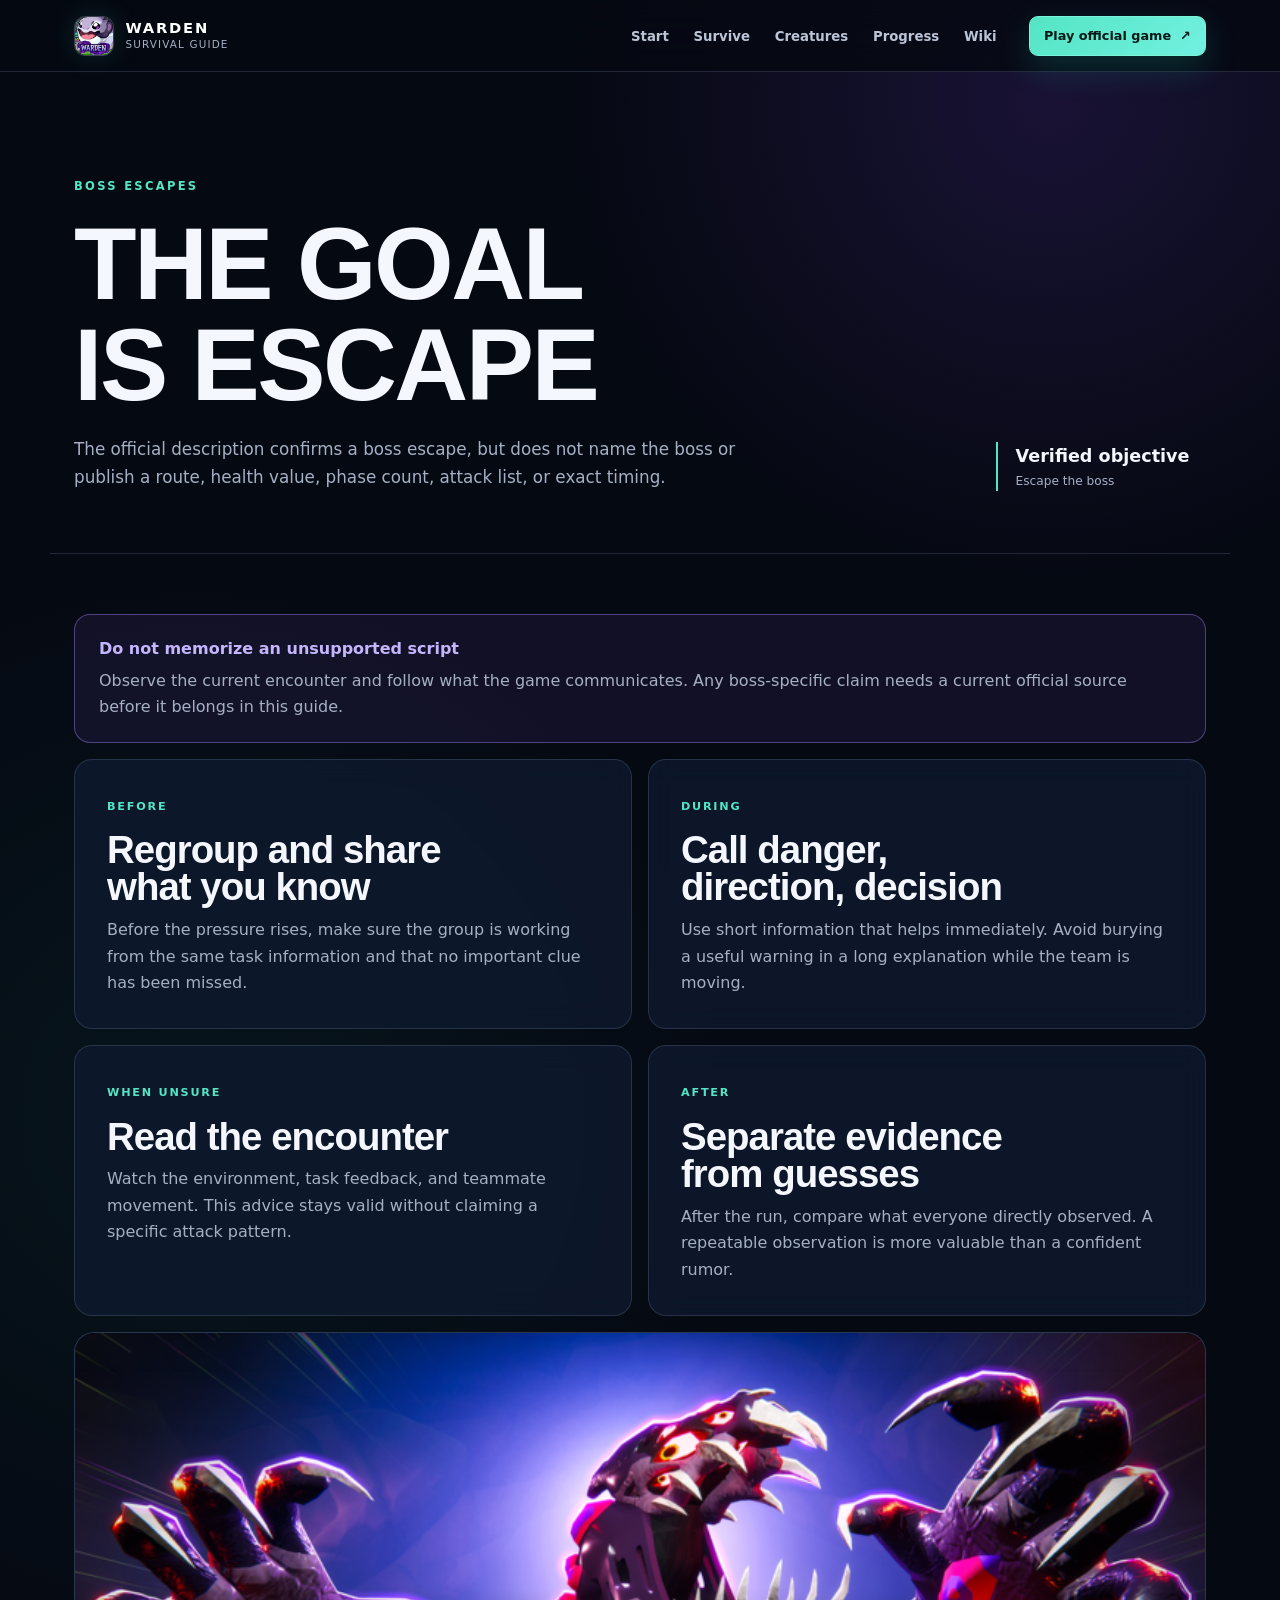
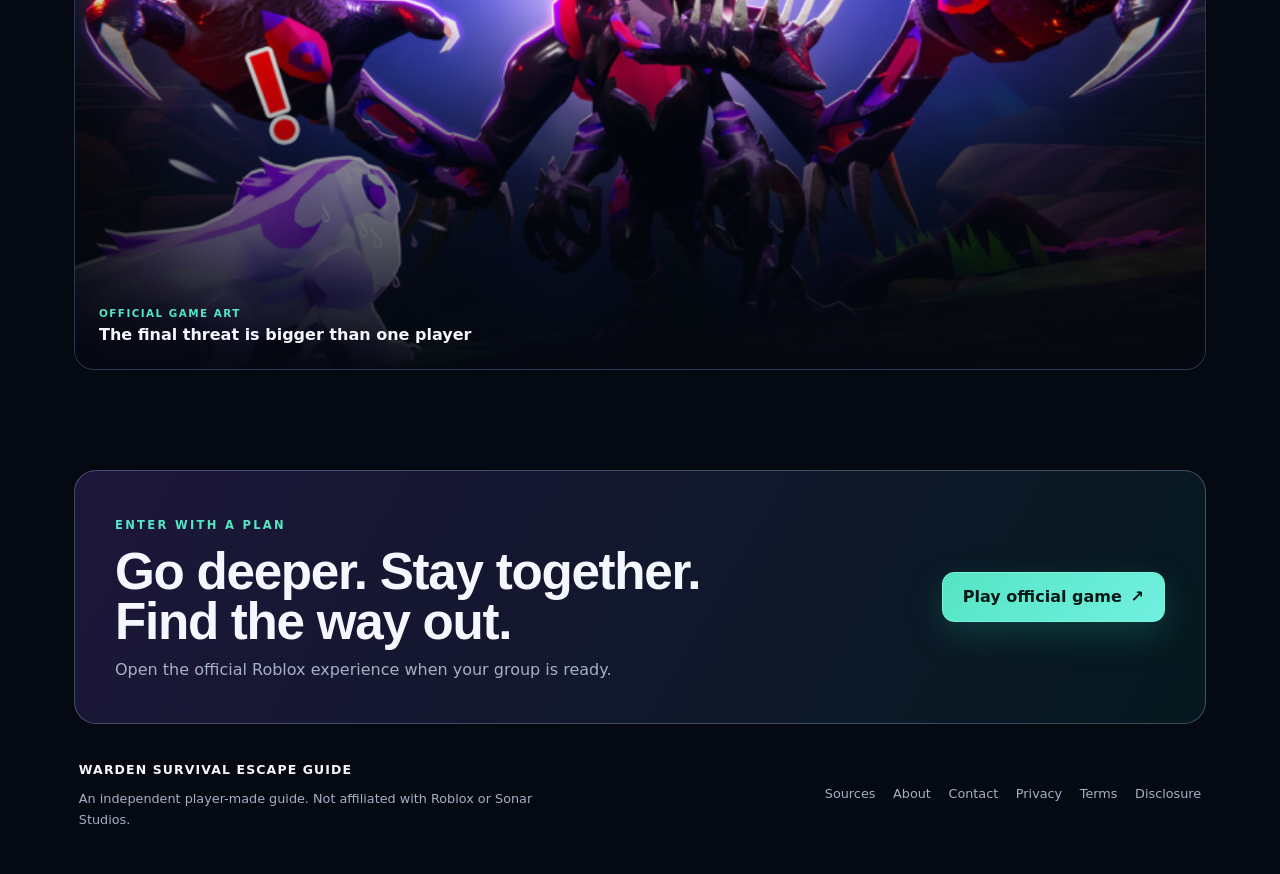
==== bosses.html @ e1014693 "Deploy WARDEN Survival Escape guide" ====
<!DOCTYPE html><html lang="en"><head><meta charSet="utf-8"/><meta name="viewport" content="width=device-width, initial-scale=1"/><link rel="preload" as="image" href="/game/official-icon.png" fetchPriority="high"/><link rel="stylesheet" href="/_next/static/chunks/03x.g7z8-xb9a.css" data-precedence="next"/><link rel="preload" as="script" fetchPriority="low" href="/_next/static/chunks/0_6xwz-sgzbfn.js"/><script src="/_next/static/chunks/14xlgtmp4lm.j.js" async=""></script><script src="/_next/static/chunks/0gwo8~pq2h6hd.js" async=""></script><script src="/_next/static/chunks/00npwzujjh0eg.js" async=""></script><script src="/_next/static/chunks/turbopack-0fo.sdk9kv2wp.js" async=""></script><script src="/_next/static/chunks/04nls4_if5l0c.js" async=""></script><script src="/_next/static/chunks/0sx6b3.maim68.js" async=""></script><meta name="theme-color" content="#07111f"/><meta name="color-scheme" content="dark"/><title>WARDEN Bosses | WARDEN Guide</title><meta name="description" content="What is confirmed about boss escapes in WARDEN, plus careful team advice that avoids made-up boss details."/><meta name="application-name" content="WARDEN Survival Escape Guide"/><link rel="manifest" href="/manifest.webmanifest"/><meta name="robots" content="index, follow"/><link rel="canonical" href="https://wardensurvivalescape.wiki/bosses"/><meta property="og:title" content="WARDEN Bosses"/><meta property="og:description" content="What is confirmed about boss escapes in WARDEN, plus careful team advice that avoids made-up boss details."/><meta property="og:url" content="https://wardensurvivalescape.wiki/bosses"/><meta property="og:site_name" content="WARDEN Survival Escape Guide"/><meta property="og:image" content="https://wardensurvivalescape.wiki/og.png"/><meta property="og:image:width" content="1200"/><meta property="og:image:height" content="630"/><meta property="og:image:alt" content="WARDEN Survival Escape Guide"/><meta property="og:type" content="website"/><meta name="twitter:card" content="summary_large_image"/><meta name="twitter:title" content="WARDEN Bosses"/><meta name="twitter:description" content="What is confirmed about boss escapes in WARDEN, plus careful team advice that avoids made-up boss details."/><meta name="twitter:image" content="https://wardensurvivalescape.wiki/og.png"/><link rel="shortcut icon" href="/game/official-icon.png"/><link rel="icon" href="/game/official-icon.png"/><link rel="apple-touch-icon" href="/game/official-icon.png"/><script src="/_next/static/chunks/03~yq9q893hmn.js" noModule=""></script></head><body><div hidden=""><!--$--><!--/$--></div><a class="skip-link" href="#main-content">Skip to content</a><header class="site-header"><div class="nav-shell"><a class="brand" aria-label="WARDEN Guide home" href="/"><img src="/game/official-icon.png" alt="Official WARDEN Survival Escape game icon" width="40" height="40" loading="eager" fetchPriority="high" decoding="async"/><span><strong>WARDEN</strong><small>Survival Guide</small></span></a><nav id="site-navigation" class="nav-links" aria-label="Primary navigation"><a class="" href="/how-to-play">Start</a><a class="" href="/survival-guide">Survive</a><a class="" href="/creatures">Creatures</a><a class="" href="/progression">Progress</a><a class="" href="/wiki">Wiki</a><div class="nav-mobile-play"><a class="button button-small" href="https://www.roblox.com/games/130929507719087/WARDEN-Survival-Escape" target="_blank" rel="noopener noreferrer">Play official game <span aria-hidden="true">↗</span></a></div></nav><div class="nav-desktop-play"><a class="button button-small" href="https://www.roblox.com/games/130929507719087/WARDEN-Survival-Escape" target="_blank" rel="noopener noreferrer">Play official game <span aria-hidden="true">↗</span></a></div><button class="menu-button" type="button" aria-controls="site-navigation" aria-expanded="false" aria-label="Open navigation"><span aria-hidden="true">☰</span></button></div></header><main id="main-content"><section class="page-hero"><div><span class="eyebrow">BOSS ESCAPES</span><h1>THE GOAL IS ESCAPE</h1><p>The official description confirms a boss escape, but does not name the boss or publish a route, health value, phase count, attack list, or exact timing.</p></div><aside><strong>Verified objective</strong><span>Escape the boss</span></aside></section><div class="content"><div class="notice"><strong>Do not memorize an unsupported script</strong><p>Observe the current encounter and follow what the game communicates. Any boss-specific claim needs a current official source before it belongs in this guide.</p></div><div class="content-grid"><article class="info-card"><span class="kicker-number">BEFORE</span><h2>Regroup and share what you know</h2><p>Before the pressure rises, make sure the group is working from the same task information and that no important clue has been missed.</p></article><article class="info-card"><span class="kicker-number">DURING</span><h2>Call danger, direction, decision</h2><p>Use short information that helps immediately. Avoid burying a useful warning in a long explanation while the team is moving.</p></article><article class="info-card"><span class="kicker-number">WHEN UNSURE</span><h2>Read the encounter</h2><p>Watch the environment, task feedback, and teammate movement. This advice stays valid without claiming a specific attack pattern.</p></article><article class="info-card"><span class="kicker-number">AFTER</span><h2>Separate evidence from guesses</h2><p>After the run, compare what everyone directly observed. A repeatable observation is more valuable than a confident rumor.</p></article></div><figure class="media-panel" style="margin-top:1rem"><img src="/game/official-boss.png" alt="Official WARDEN artwork showing a towering boss above the group" width="768" height="432" loading="lazy" decoding="async"/><figcaption><span>Official game art</span>The final threat is bigger than one player</figcaption></figure></div><!--$--><!--/$--></main><footer class="site-footer"><div class="footer-callout"><div><span class="eyebrow">ENTER WITH A PLAN</span><h2>Go deeper. Stay together. Find the way out.</h2><p>Open the official Roblox experience when your group is ready.</p></div><a class="button" href="https://www.roblox.com/games/130929507719087/WARDEN-Survival-Escape" target="_blank" rel="noopener noreferrer">Play official game <span aria-hidden="true">↗</span></a></div><div class="footer-row"><div><strong>WARDEN SURVIVAL ESCAPE GUIDE</strong><p>An independent player-made guide. Not affiliated with Roblox or Sonar Studios.</p></div><nav aria-label="Footer navigation"><a href="/sources">Sources</a><a href="/about">About</a><a href="/contact">Contact</a><a href="/privacy">Privacy</a><a href="/terms">Terms</a><a href="/disclosure">Disclosure</a></nav></div></footer><script type="application/ld+json">{"@context":"https://schema.org","@type":"WebSite","name":"WARDEN Survival Escape Guide","url":"https://wardensurvivalescape.wiki","description":"An independent player guide for WARDEN Survival Escape on Roblox.","isAccessibleForFree":true,"about":{"@type":"VideoGame","name":"WARDEN 💀 Survival Escape","url":"https://www.roblox.com/games/130929507719087/WARDEN-Survival-Escape","author":{"@type":"Organization","name":"Sonar Studios","url":"https://www.roblox.com/communities/2919215/Sonar-Studios"}}}</script><script src="/_next/static/chunks/0_6xwz-sgzbfn.js" id="_R_" async=""></script><script>(self.__next_f=self.__next_f||[]).push([0])</script><script>self.__next_f.push([1,"1:\"$Sreact.fragment\"\n2:I[94771,[\"/_next/static/chunks/04nls4_if5l0c.js\",\"/_next/static/chunks/0sx6b3.maim68.js\"],\"SiteHeader\"]\n3:I[49652,[\"/_next/static/chunks/04nls4_if5l0c.js\",\"/_next/static/chunks/0sx6b3.maim68.js\"],\"default\"]\n4:I[51865,[\"/_next/static/chunks/04nls4_if5l0c.js\",\"/_next/static/chunks/0sx6b3.maim68.js\"],\"default\"]\n5:I[44132,[\"/_next/static/chunks/04nls4_if5l0c.js\",\"/_next/static/chunks/0sx6b3.maim68.js\"],\"\"]\nb:I[52199,[\"/_next/static/chunks/04nls4_if5l0c.js\",\"/_next/static/chunks/0sx6b3.maim68.js\"],\"default\",1]\n:HL[\"/_next/static/chunks/03x.g7z8-xb9a.css\",\"style\"]\n"])</script><script>self.__next_f.push([1,"0:{\"P\":null,\"c\":[\"\",\"bosses\"],\"q\":\"\",\"i\":false,\"f\":[[[\"\",{\"children\":[\"bosses\",{\"children\":[\"__PAGE__\",{}]}]},\"$undefined\",\"$undefined\",16],[[\"$\",\"$1\",\"c\",{\"children\":[[[\"$\",\"link\",\"0\",{\"rel\":\"stylesheet\",\"href\":\"/_next/static/chunks/03x.g7z8-xb9a.css\",\"precedence\":\"next\",\"crossOrigin\":\"$undefined\",\"nonce\":\"$undefined\"}],[\"$\",\"script\",\"script-0\",{\"src\":\"/_next/static/chunks/04nls4_if5l0c.js\",\"async\":true,\"nonce\":\"$undefined\"}],[\"$\",\"script\",\"script-1\",{\"src\":\"/_next/static/chunks/0sx6b3.maim68.js\",\"async\":true,\"nonce\":\"$undefined\"}]],[\"$\",\"html\",null,{\"lang\":\"en\",\"children\":[\"$\",\"body\",null,{\"children\":[[\"$\",\"a\",null,{\"className\":\"skip-link\",\"href\":\"#main-content\",\"children\":\"Skip to content\"}],[\"$\",\"$L2\",null,{}],[\"$\",\"main\",null,{\"id\":\"main-content\",\"children\":[\"$\",\"$L3\",null,{\"parallelRouterKey\":\"children\",\"error\":\"$undefined\",\"errorStyles\":\"$undefined\",\"errorScripts\":\"$undefined\",\"template\":[\"$\",\"$L4\",null,{}],\"templateStyles\":\"$undefined\",\"templateScripts\":\"$undefined\",\"notFound\":[[\"$\",\"div\",null,{\"className\":\"legal\",\"children\":[[\"$\",\"span\",null,{\"className\":\"eyebrow\",\"children\":\"404 · LOST IN THE UNKNOWN\"}],[\"$\",\"h1\",null,{\"children\":\"THIS PATH GOES NOWHERE\"}],[\"$\",\"p\",null,{\"children\":\"The guide page you requested does not exist or has moved.\"}],[\"$\",\"p\",null,{\"style\":{\"marginTop\":\"1rem\"},\"children\":[\"$\",\"$L5\",null,{\"className\":\"text-link\",\"href\":\"/\",\"children\":\"Return to the field guide →\"}]}]]}],[]],\"forbidden\":\"$undefined\",\"unauthorized\":\"$undefined\"}]}],[\"$\",\"footer\",null,{\"className\":\"site-footer\",\"children\":[[\"$\",\"div\",null,{\"className\":\"footer-callout\",\"children\":[[\"$\",\"div\",null,{\"children\":[[\"$\",\"span\",null,{\"className\":\"eyebrow\",\"children\":\"ENTER WITH A PLAN\"}],[\"$\",\"h2\",null,{\"children\":\"Go deeper. Stay together. Find the way out.\"}],[\"$\",\"p\",null,{\"children\":\"Open the official Roblox experience when your group is ready.\"}]]}],[\"$\",\"a\",null,{\"className\":\"button\",\"href\":\"https://www.roblox.com/games/130929507719087/WARDEN-Survival-Escape\",\"target\":\"_blank\",\"rel\":\"noopener noreferrer\",\"children\":[\"Play official game \",[\"$\",\"span\",null,{\"aria-hidden\":\"true\",\"children\":\"↗\"}]]}]]}],[\"$\",\"div\",null,{\"className\":\"footer-row\",\"children\":[[\"$\",\"div\",null,{\"children\":[[\"$\",\"strong\",null,{\"children\":\"WARDEN SURVIVAL ESCAPE GUIDE\"}],[\"$\",\"p\",null,{\"children\":\"An independent player-made guide. Not affiliated with Roblox or Sonar Studios.\"}]]}],[\"$\",\"nav\",null,{\"aria-label\":\"Footer navigation\",\"children\":[[\"$\",\"$L5\",\"/sources\",{\"href\":\"/sources\",\"children\":\"Sources\"}],[\"$\",\"$L5\",\"/about\",{\"href\":\"/about\",\"children\":\"About\"}],[\"$\",\"$L5\",\"/contact\",{\"href\":\"/contact\",\"children\":\"Contact\"}],[\"$\",\"$L5\",\"/privacy\",{\"href\":\"/privacy\",\"children\":\"Privacy\"}],[\"$\",\"$L5\",\"/terms\",{\"href\":\"/terms\",\"children\":\"Terms\"}],[\"$\",\"$L5\",\"/disclosure\",{\"href\":\"/disclosure\",\"children\":\"Disclosure\"}]]}]]}]]}],[\"$\",\"script\",null,{\"type\":\"application/ld+json\",\"dangerouslySetInnerHTML\":{\"__html\":\"{\\\"@context\\\":\\\"https://schema.org\\\",\\\"@type\\\":\\\"WebSite\\\",\\\"name\\\":\\\"WARDEN Survival Escape Guide\\\",\\\"url\\\":\\\"https://wardensurvivalescape.wiki\\\",\\\"description\\\":\\\"An independent player guide for WARDEN Survival Escape on Roblox.\\\",\\\"isAccessibleForFree\\\":true,\\\"about\\\":{\\\"@type\\\":\\\"VideoGame\\\",\\\"name\\\":\\\"WARDEN 💀 Survival Escape\\\",\\\"url\\\":\\\"https://www.roblox.com/games/130929507719087/WARDEN-Survival-Escape\\\",\\\"author\\\":{\\\"@type\\\":\\\"Organization\\\",\\\"name\\\":\\\"Sonar Studios\\\",\\\"url\\\":\\\"https://www.roblox.com/communities/2919215/Sonar-Studios\\\"}}}\"}}]]}]}]]}],{\"children\":[[\"$\",\"$1\",\"c\",{\"children\":[null,[\"$\",\"$L3\",null,{\"parallelRouterKey\":\"children\",\"error\":\"$undefined\",\"errorStyles\":\"$undefined\",\"errorScripts\":\"$undefined\",\"template\":[\"$\",\"$L4\",null,{}],\"templateStyles\":\"$undefined\",\"templateScripts\":\"$undefined\",\"notFound\":\"$undefined\",\"forbidden\":\"$undefined\",\"unauthorized\":\"$undefined\"}]]}],{\"children\":[[\"$\",\"$1\",\"c\",{\"children\":[[[\"$\",\"section\",null,{\"className\":\"page-hero\",\"children\":[[\"$\",\"div\",null,{\"children\":[[\"$\",\"span\",null,{\"className\":\"eyebrow\",\"children\":\"BOSS ESCAPES\"}],[\"$\",\"h1\",null,{\"children\":\"THE GOAL IS ESCAPE\"}],[\"$\",\"p\",null,{\"children\":\"The official description confirms a boss escape, but does not name the boss or publish a route, health value, phase count, attack list, or exact timing.\"}]]}],[\"$\",\"aside\",null,{\"children\":[[\"$\",\"strong\",null,{\"children\":\"Verified objective\"}],[\"$\",\"span\",null,{\"children\":\"Escape the boss\"}]]}]]}],[\"$\",\"div\",null,{\"className\":\"content\",\"children\":[[\"$\",\"div\",null,{\"className\":\"notice\",\"children\":[[\"$\",\"strong\",null,{\"children\":\"Do not memorize an unsupported script\"}],[\"$\",\"p\",null,{\"children\":\"Observe the current encounter and follow what the game communicates. Any boss-specific claim needs a current official source before it belongs in this guide.\"}]]}],\"$L6\",\"$L7\"]}]],null,\"$L8\"]}],{},null,false,null]},null,false,\"$@9\"]},null,false,null],\"$La\",false]],\"m\":\"$undefined\",\"G\":[\"$b\",[\"$Lc\"]],\"S\":true,\"h\":null,\"s\":\"$undefined\",\"l\":\"$undefined\",\"p\":\"$undefined\",\"d\":\"$undefined\",\"b\":\"_rrWgCsG80MW6xVOMwszS\"}\n"])</script><script>self.__next_f.push([1,"d:I[62061,[\"/_next/static/chunks/04nls4_if5l0c.js\",\"/_next/static/chunks/0sx6b3.maim68.js\"],\"OutletBoundary\"]\ne:\"$Sreact.suspense\"\n11:I[62061,[\"/_next/static/chunks/04nls4_if5l0c.js\",\"/_next/static/chunks/0sx6b3.maim68.js\"],\"ViewportBoundary\"]\n13:I[62061,[\"/_next/static/chunks/04nls4_if5l0c.js\",\"/_next/static/chunks/0sx6b3.maim68.js\"],\"MetadataBoundary\"]\n"])</script><script>self.__next_f.push([1,"6:[\"$\",\"div\",null,{\"className\":\"content-grid\",\"children\":[[\"$\",\"article\",null,{\"className\":\"info-card\",\"children\":[[\"$\",\"span\",null,{\"className\":\"kicker-number\",\"children\":\"BEFORE\"}],[\"$\",\"h2\",null,{\"children\":\"Regroup and share what you know\"}],[\"$\",\"p\",null,{\"children\":\"Before the pressure rises, make sure the group is working from the same task information and that no important clue has been missed.\"}]]}],[\"$\",\"article\",null,{\"className\":\"info-card\",\"children\":[[\"$\",\"span\",null,{\"className\":\"kicker-number\",\"children\":\"DURING\"}],[\"$\",\"h2\",null,{\"children\":\"Call danger, direction, decision\"}],[\"$\",\"p\",null,{\"children\":\"Use short information that helps immediately. Avoid burying a useful warning in a long explanation while the team is moving.\"}]]}],[\"$\",\"article\",null,{\"className\":\"info-card\",\"children\":[[\"$\",\"span\",null,{\"className\":\"kicker-number\",\"children\":\"WHEN UNSURE\"}],[\"$\",\"h2\",null,{\"children\":\"Read the encounter\"}],[\"$\",\"p\",null,{\"children\":\"Watch the environment, task feedback, and teammate movement. This advice stays valid without claiming a specific attack pattern.\"}]]}],[\"$\",\"article\",null,{\"className\":\"info-card\",\"children\":[[\"$\",\"span\",null,{\"className\":\"kicker-number\",\"children\":\"AFTER\"}],[\"$\",\"h2\",null,{\"children\":\"Separate evidence from guesses\"}],[\"$\",\"p\",null,{\"children\":\"After the run, compare what everyone directly observed. A repeatable observation is more valuable than a confident rumor.\"}]]}]]}]\n"])</script><script>self.__next_f.push([1,"7:[\"$\",\"figure\",null,{\"className\":\"media-panel\",\"style\":{\"marginTop\":\"1rem\"},\"children\":[[\"$\",\"img\",null,{\"src\":\"/game/official-boss.png\",\"alt\":\"Official WARDEN artwork showing a towering boss above the group\",\"width\":768,\"height\":432,\"className\":\"$undefined\",\"sizes\":\"$undefined\",\"loading\":\"lazy\",\"fetchPriority\":\"$undefined\",\"decoding\":\"async\"}],[\"$\",\"figcaption\",null,{\"children\":[[\"$\",\"span\",null,{\"children\":\"Official game art\"}],\"The final threat is bigger than one player\"]}]]}]\n8:[\"$\",\"$Ld\",null,{\"children\":[\"$\",\"$e\",null,{\"name\":\"Next.MetadataOutlet\",\"children\":\"$@f\"}]}]\n10:[]\n9:\"$W10\"\na:[\"$\",\"$1\",\"h\",{\"children\":[null,[\"$\",\"$L11\",null,{\"children\":\"$L12\"}],[\"$\",\"div\",null,{\"hidden\":true,\"children\":[\"$\",\"$L13\",null,{\"children\":[\"$\",\"$e\",null,{\"name\":\"Next.Metadata\",\"children\":\"$L14\"}]}]}],null]}]\nc:[\"$\",\"link\",\"0\",{\"rel\":\"stylesheet\",\"href\":\"/_next/static/chunks/03x.g7z8-xb9a.css\",\"precedence\":\"next\",\"crossOrigin\":\"$undefined\",\"nonce\":\"$undefined\"}]\n"])</script><script>self.__next_f.push([1,"12:[[\"$\",\"meta\",\"0\",{\"charSet\":\"utf-8\"}],[\"$\",\"meta\",\"1\",{\"name\":\"viewport\",\"content\":\"width=device-width, initial-scale=1\"}],[\"$\",\"meta\",\"2\",{\"name\":\"theme-color\",\"content\":\"#07111f\"}],[\"$\",\"meta\",\"3\",{\"name\":\"color-scheme\",\"content\":\"dark\"}]]\n"])</script><script>self.__next_f.push([1,"15:I[13139,[\"/_next/static/chunks/04nls4_if5l0c.js\",\"/_next/static/chunks/0sx6b3.maim68.js\"],\"IconMark\"]\nf:null\n"])</script><script>self.__next_f.push([1,"14:[[\"$\",\"title\",\"0\",{\"children\":\"WARDEN Bosses | WARDEN Guide\"}],[\"$\",\"meta\",\"1\",{\"name\":\"description\",\"content\":\"What is confirmed about boss escapes in WARDEN, plus careful team advice that avoids made-up boss details.\"}],[\"$\",\"meta\",\"2\",{\"name\":\"application-name\",\"content\":\"WARDEN Survival Escape Guide\"}],[\"$\",\"link\",\"3\",{\"rel\":\"manifest\",\"href\":\"/manifest.webmanifest\",\"crossOrigin\":\"$undefined\"}],[\"$\",\"meta\",\"4\",{\"name\":\"robots\",\"content\":\"index, follow\"}],[\"$\",\"link\",\"5\",{\"rel\":\"canonical\",\"href\":\"https://wardensurvivalescape.wiki/bosses\"}],[\"$\",\"meta\",\"6\",{\"property\":\"og:title\",\"content\":\"WARDEN Bosses\"}],[\"$\",\"meta\",\"7\",{\"property\":\"og:description\",\"content\":\"What is confirmed about boss escapes in WARDEN, plus careful team advice that avoids made-up boss details.\"}],[\"$\",\"meta\",\"8\",{\"property\":\"og:url\",\"content\":\"https://wardensurvivalescape.wiki/bosses\"}],[\"$\",\"meta\",\"9\",{\"property\":\"og:site_name\",\"content\":\"WARDEN Survival Escape Guide\"}],[\"$\",\"meta\",\"10\",{\"property\":\"og:image\",\"content\":\"https://wardensurvivalescape.wiki/og.png\"}],[\"$\",\"meta\",\"11\",{\"property\":\"og:image:width\",\"content\":\"1200\"}],[\"$\",\"meta\",\"12\",{\"property\":\"og:image:height\",\"content\":\"630\"}],[\"$\",\"meta\",\"13\",{\"property\":\"og:image:alt\",\"content\":\"WARDEN Survival Escape Guide\"}],[\"$\",\"meta\",\"14\",{\"property\":\"og:type\",\"content\":\"website\"}],[\"$\",\"meta\",\"15\",{\"name\":\"twitter:card\",\"content\":\"summary_large_image\"}],[\"$\",\"meta\",\"16\",{\"name\":\"twitter:title\",\"content\":\"WARDEN Bosses\"}],[\"$\",\"meta\",\"17\",{\"name\":\"twitter:description\",\"content\":\"What is confirmed about boss escapes in WARDEN, plus careful team advice that avoids made-up boss details.\"}],[\"$\",\"meta\",\"18\",{\"name\":\"twitter:image\",\"content\":\"https://wardensurvivalescape.wiki/og.png\"}],[\"$\",\"link\",\"19\",{\"rel\":\"shortcut icon\",\"href\":\"/game/official-icon.png\"}],[\"$\",\"link\",\"20\",{\"rel\":\"icon\",\"href\":\"/game/official-icon.png\"}],[\"$\",\"link\",\"21\",{\"rel\":\"apple-touch-icon\",\"href\":\"/game/official-icon.png\"}],[\"$\",\"$L15\",\"22\",{}]]\n"])</script></body></html>
---- _next/static/chunks/03x.g7z8-xb9a.css ----
@layer theme{:root,:host{--font-sans:ui-sans-serif, system-ui, sans-serif, "Apple Color Emoji", "Segoe UI Emoji", "Segoe UI Symbol", "Noto Color Emoji";--font-mono:ui-monospace, SFMono-Regular, Menlo, Monaco, Consolas, "Liberation Mono", "Courier New", monospace;--spacing:.25rem;--default-font-family:var(--font-sans);--default-mono-font-family:var(--font-mono)}}@layer base{*,:after,:before,::backdrop{box-sizing:border-box;border:0 solid;margin:0;padding:0}::file-selector-button{box-sizing:border-box;border:0 solid;margin:0;padding:0}html,:host{-webkit-text-size-adjust:100%;tab-size:4;line-height:1.5;font-family:var(--default-font-family,ui-sans-serif, system-ui, sans-serif, "Apple Color Emoji", "Segoe UI Emoji", "Segoe UI Symbol", "Noto Color Emoji");font-feature-settings:var(--default-font-feature-settings,normal);font-variation-settings:var(--default-font-variation-settings,normal);-webkit-tap-highlight-color:transparent}hr{height:0;color:inherit;border-top-width:1px}abbr:where([title]){-webkit-text-decoration:underline dotted;text-decoration:underline dotted}h1,h2,h3,h4,h5,h6{font-size:inherit;font-weight:inherit}a{color:inherit;-webkit-text-decoration:inherit;-webkit-text-decoration:inherit;-webkit-text-decoration:inherit;-webkit-text-decoration:inherit;text-decoration:inherit}b,strong{font-weight:bolder}code,kbd,samp,pre{font-family:var(--default-mono-font-family,ui-monospace, SFMono-Regular, Menlo, Monaco, Consolas, "Liberation Mono", "Courier New", monospace);font-feature-settings:var(--default-mono-font-feature-settings,normal);font-variation-settings:var(--default-mono-font-variation-settings,normal);font-size:1em}small{font-size:80%}sub,sup{vertical-align:baseline;font-size:75%;line-height:0;position:relative}sub{bottom:-.25em}sup{top:-.5em}table{text-indent:0;border-color:inherit;border-collapse:collapse}:-moz-focusring{outline:auto}progress{vertical-align:baseline}summary{display:list-item}ol,ul,menu{list-style:none}img,svg,video,canvas,audio,iframe,embed,object{vertical-align:middle;display:block}img,video{max-width:100%;height:auto}button,input,select,optgroup,textarea{font:inherit;font-feature-settings:inherit;font-variation-settings:inherit;letter-spacing:inherit;color:inherit;opacity:1;background-color:#0000;border-radius:0}::file-selector-button{font:inherit;font-feature-settings:inherit;font-variation-settings:inherit;letter-spacing:inherit;color:inherit;opacity:1;background-color:#0000;border-radius:0}:where(select:is([multiple],[size])) optgroup{font-weight:bolder}:where(select:is([multiple],[size])) optgroup option{padding-inline-start:20px}::file-selector-button{margin-inline-end:4px}::placeholder{opacity:1}@supports (not ((-webkit-appearance:-apple-pay-button))) or (contain-intrinsic-size:1px){::placeholder{color:currentColor}@supports (color:color-mix(in lab, red, red)){::placeholder{color:color-mix(in oklab, currentcolor 50%, transparent)}}}textarea{resize:vertical}::-webkit-search-decoration{-webkit-appearance:none}::-webkit-date-and-time-value{min-height:1lh;text-align:inherit}::-webkit-datetime-edit{display:inline-flex}::-webkit-datetime-edit-fields-wrapper{padding:0}::-webkit-datetime-edit{padding-block:0}::-webkit-datetime-edit-year-field{padding-block:0}::-webkit-datetime-edit-month-field{padding-block:0}::-webkit-datetime-edit-day-field{padding-block:0}::-webkit-datetime-edit-hour-field{padding-block:0}::-webkit-datetime-edit-minute-field{padding-block:0}::-webkit-datetime-edit-second-field{padding-block:0}::-webkit-datetime-edit-millisecond-field{padding-block:0}::-webkit-datetime-edit-meridiem-field{padding-block:0}::-webkit-calendar-picker-indicator{line-height:1}:-moz-ui-invalid{box-shadow:none}button,input:where([type=button],[type=reset],[type=submit]){appearance:button}::file-selector-button{appearance:button}::-webkit-inner-spin-button{height:auto}::-webkit-outer-spin-button{height:auto}[hidden]:where(:not([hidden=until-found])){display:none!important}}@layer components;@layer utilities{.visible{visibility:visible}.static{position:static}.start{inset-inline-start:var(--spacing)}.block{display:block}.hidden{display:none}.table{display:table}.grow{flex-grow:1}}:root{--ink:#f5f7ff;--muted:#a6b0c5;--deep:#050912;--navy:#07111f;--surface:#0f1b30c2;--surface-solid:#101c31;--surface-raised:#162541;--line:#b5c6e829;--line-strong:#b5c6e84d;--violet:#a78bfa;--violet-bright:#c4b5fd;--teal:#54e5c4;--teal-dark:#082f32;--danger:#ff7187;--max:1180px}*{box-sizing:border-box}html{background:var(--deep);scroll-behavior:smooth}body{background:radial-gradient(circle at 82% 4%, #6334b238, transparent 30rem), radial-gradient(circle at 15% 45%, #16a19414, transparent 34rem), var(--deep);min-width:320px;color:var(--ink);text-rendering:optimizelegibility;margin:0;font-family:Inter,ui-sans-serif,system-ui,-apple-system,BlinkMacSystemFont,Segoe UI,sans-serif;line-height:1.65}body:before{z-index:-1;content:"";background-image:linear-gradient(#ffffff05 1px,#0000 1px),linear-gradient(90deg,#ffffff05 1px,#0000 1px);background-size:72px 72px;position:fixed;inset:0;-webkit-mask-image:linear-gradient(#000,#0000 70%);mask-image:linear-gradient(#000,#0000 70%)}a{color:inherit;text-decoration:none}button{font:inherit}img{max-width:100%;display:block}:where(a,button):focus-visible{outline:3px solid var(--teal);outline-offset:4px;border-radius:8px}.skip-link{z-index:1000;background:var(--teal);color:#031211;border-radius:10px;padding:.75rem 1rem;font-weight:900;position:fixed;top:-5rem;left:1rem}.skip-link:focus{top:1rem}h1,h2,h3{letter-spacing:-.025em;text-wrap:balance;margin:0;font-family:Impact,Haettenschweiler,Arial Narrow Bold,sans-serif;font-weight:800;line-height:.98}h1{font-size:clamp(3.35rem,9vw,7.8rem)}h2{font-size:clamp(2.2rem,4.5vw,4.15rem)}h3{font-size:clamp(1.45rem,2.5vw,2rem)}p{color:var(--muted);margin:0}.eyebrow{color:var(--teal);letter-spacing:.2em;text-transform:uppercase;font-size:.72rem;font-weight:900;line-height:1.2}.site-header{z-index:100;border-bottom:1px solid var(--line);-webkit-backdrop-filter:blur(20px);backdrop-filter:blur(20px);background:#050912d1;height:72px;position:sticky;top:0}.nav-shell{max-width:var(--max);align-items:center;gap:2rem;height:100%;margin:auto;padding:0 24px;display:flex}.brand{white-space:nowrap;align-items:center;gap:.72rem;margin-right:auto;display:flex}.brand img{border:1px solid var(--line-strong);border-radius:11px;box-shadow:0 0 28px #54e5c421}.brand span,.brand strong,.brand small{display:block}.brand strong{color:#fff;letter-spacing:.12em;font-size:.92rem;line-height:1.1}.brand small{color:var(--muted);letter-spacing:.11em;text-transform:uppercase;margin-top:.18rem;font-size:.65rem;line-height:1.1}.nav-links{align-items:center;gap:1.55rem;display:flex}.nav-links>a{color:#bcc5d7;padding:25px 0 22px;font-size:.83rem;font-weight:750;position:relative}.nav-links>a:after{background:var(--teal);content:"";opacity:0;border-radius:99px;height:2px;transition:opacity .16s,transform .16s;position:absolute;bottom:15px;left:0;right:0;transform:scaleX(.3)}.nav-links>a:hover,.nav-links>a.active{color:#fff}.nav-links>a:hover:after,.nav-links>a.active:after{opacity:1;transform:scaleX(1)}.menu-button,.nav-mobile-play{display:none}.button{background:linear-gradient(135deg, var(--teal), #72f0e0);color:#041816;border:1px solid #78f4da;border-radius:12px;justify-content:center;align-items:center;gap:.55rem;min-height:50px;padding:0 1.25rem;font-weight:900;transition:box-shadow .16s,transform .16s;display:inline-flex;box-shadow:0 12px 34px #18c6a733}.button:hover{transform:translateY(-2px);box-shadow:0 16px 42px #18c6a74d}.button-small{border-radius:9px;min-height:40px;padding:0 .9rem;font-size:.8rem}.button-secondary{border-color:var(--line-strong);box-shadow:none;color:var(--ink);background:#0d182ab3}.button-secondary:hover{border-color:var(--violet);box-shadow:none;background:#49317c52}.hero-wrap{max-width:1380px;margin:auto;padding:28px 24px 68px}.home-hero{border:1px solid var(--line-strong);background:#07101d;border-radius:30px;grid-template-columns:minmax(0,.9fr) minmax(430px,1.1fr);min-height:690px;display:grid;position:relative;overflow:hidden;box-shadow:0 35px 100px #00000059}.hero-copy{z-index:2;flex-direction:column;justify-content:center;padding:clamp(38px,6vw,82px);display:flex;position:relative}.hero-copy h1{margin:1rem 0 1.4rem}.hero-copy h1 span{color:#0000;background:linear-gradient(92deg, #fff 3%, var(--violet-bright) 42%, var(--teal) 94%);-webkit-background-clip:text;background-clip:text;display:block}.hero-copy>p{color:#bdc6d8;max-width:610px;font-size:1.08rem}.hero-actions{flex-wrap:wrap;gap:.75rem;margin:2rem 0 1.6rem;display:flex}.fact-chips{flex-wrap:wrap;gap:.55rem;display:flex}.fact-chips span{border:1px solid var(--line);color:#b9c6da;background:#050b1599;border-radius:999px;padding:.42rem .7rem;font-size:.74rem;font-weight:700}.hero-art{background:#101528;min-width:0;min-height:520px;position:relative}.hero-art>img{object-fit:cover;width:100%;height:100%}.hero-art:before{z-index:1;content:"";pointer-events:none;background:linear-gradient(90deg,#07101d 0%,#0000 37%),linear-gradient(#0000 55%,#050912e6);position:absolute;inset:0}.official-card{z-index:2;-webkit-backdrop-filter:blur(18px);backdrop-filter:blur(18px);background:#050a14c7;border:1px solid #ffffff38;border-radius:15px;align-items:center;gap:.8rem;padding:.8rem;display:flex;position:absolute;bottom:26px;left:26px;right:26px}.official-card img{border-radius:10px}.official-card strong,.official-card small{display:block}.official-card small{color:var(--muted)}.official-card .source-badge{color:var(--teal);letter-spacing:.1em;white-space:nowrap;border:1px solid #54e5c466;border-radius:999px;margin-left:auto;padding:.35rem .55rem;font-size:.65rem;font-weight:900}.section{max-width:var(--max);margin:auto;padding:88px 24px}.section-heading{justify-content:space-between;align-items:end;gap:3rem;margin-bottom:2rem;display:flex}.section-heading h2{max-width:710px;margin-top:.8rem}.section-heading>p{max-width:410px}.bento-grid{grid-template-columns:repeat(12,minmax(0,1fr));gap:1rem;display:grid}.glass-card{border:1px solid var(--line);background:linear-gradient(145deg,#172743b8,#0a1322db);border-radius:20px;grid-column:span 4;min-height:250px;padding:1.7rem;overflow:hidden;box-shadow:inset 0 1px #ffffff09}.glass-card-wide{grid-column:span 8}.glass-card h3{margin:1rem 0 .65rem}.card-number{width:42px;height:42px;color:var(--violet-bright);background:#50348f42;border:1px solid #a78bfa80;border-radius:12px;place-items:center;font-weight:900;display:grid}.image-card{min-height:350px;padding:0;position:relative}.image-card>img{object-fit:cover;width:100%;height:100%}.image-card:after{content:"";background:linear-gradient(#0000 30%,#050a14fa);position:absolute;inset:0}.image-card-copy{z-index:2;position:absolute;bottom:1.5rem;left:1.6rem;right:1.6rem}.image-card-copy h3{margin:.5rem 0 0}.trust-strip{max-width:var(--max);border-top:1px solid var(--line);border-bottom:1px solid var(--line);grid-template-columns:repeat(3,1fr);margin:0 auto;display:grid}.trust-strip div{text-align:center;padding:1.4rem 2rem}.trust-strip div+div{border-left:1px solid var(--line)}.trust-strip strong,.trust-strip span{display:block}.trust-strip strong{color:var(--ink)}.trust-strip span{color:var(--muted);letter-spacing:.06em;text-transform:uppercase;font-size:.76rem}.planner{max-width:var(--max);grid-template-columns:.86fr 1.14fr;gap:1rem;margin:0 auto 94px;padding:0 24px;display:grid}.planner-intro,.checklist{border:1px solid var(--line);background:var(--surface);-webkit-backdrop-filter:blur(18px);backdrop-filter:blur(18px);border-radius:22px;padding:clamp(1.6rem,4vw,2.8rem)}.planner h2{margin:.8rem 0 1rem}.readiness{border:1px solid var(--line);background:#050a14a6;border-radius:14px;margin-top:2rem;padding:1rem}.readiness>span,.readiness>strong{display:inline-block}.readiness>span{color:var(--violet-bright);letter-spacing:.16em;font-size:.69rem;font-weight:900}.readiness>strong{float:right}.readiness-ready>span{color:var(--teal)}.progress-track{background:#253148;border-radius:99px;height:5px;margin-top:.85rem;overflow:hidden}.progress-track span{border-radius:inherit;background:linear-gradient(90deg, var(--violet), var(--teal));height:100%;transition:width .22s;display:block}.check-row{border:0;border-bottom:1px solid var(--line);color:#e8ecf5;cursor:pointer;text-align:left;background:0 0;align-items:center;gap:.85rem;width:100%;padding:1rem 0;display:flex}.check-row:first-child{padding-top:0}.check-row.checked{color:#8491a7;text-decoration:line-through}.check-box{border:1px solid var(--line-strong);width:28px;height:28px;color:var(--muted);border-radius:8px;flex:0 0 28px;place-items:center;font-size:.75rem;font-weight:900;display:grid}.checked .check-box{border-color:var(--teal);background:var(--teal);color:#041814}.reset-button{min-height:44px;color:var(--violet-bright);cursor:pointer;background:0 0;border:0;margin-top:1rem;padding:.65rem 0;font-size:.78rem;font-weight:800}.reset-button:disabled{color:#667188;cursor:default}.page-hero{max-width:var(--max);border-bottom:1px solid var(--line);grid-template-columns:minmax(0,1fr) auto;align-items:end;gap:3.5rem;margin:auto;padding:100px 24px 62px;display:grid}.page-hero h1{max-width:890px;margin:1rem 0 1.3rem;font-size:clamp(3.3rem,8vw,7rem)}.page-hero p{max-width:720px;font-size:1.05rem}.page-hero aside{border-left:2px solid var(--teal);min-width:210px;padding-left:1.1rem}.page-hero aside strong,.page-hero aside span{display:block}.page-hero aside strong{font-size:1.1rem}.page-hero aside span{color:var(--muted);font-size:.76rem}.content{max-width:var(--max);margin:auto;padding:60px 24px 100px}.content-grid{grid-template-columns:repeat(2,minmax(0,1fr));gap:1rem;display:grid}.info-card{border:1px solid var(--line);background:var(--surface);-webkit-backdrop-filter:blur(14px);backdrop-filter:blur(14px);border-radius:18px;padding:clamp(1.4rem,3vw,2rem)}.info-card h2,.info-card h3{margin:.8rem 0 .7rem}.info-card h2{font-size:clamp(1.8rem,3vw,2.55rem)}.info-card ul,.info-card ol,.prose ul,.prose ol{color:var(--muted);margin:1rem 0 0;padding-left:1.25rem}.info-card li+li,.prose li+li{margin-top:.6rem}.kicker-number{color:var(--teal);letter-spacing:.16em;font-size:.7rem;font-weight:900}.notice{background:#4e32832e;border:1px solid #a78bfa6b;border-radius:16px;margin-bottom:1rem;padding:1.3rem 1.5rem}.notice strong{color:var(--violet-bright)}.notice p{margin-top:.35rem}.notice-success{background:#125e5529;border-color:#54e5c45c}.notice-success strong{color:var(--teal)}.media-split{grid-template-columns:1fr 1fr;gap:1rem;margin-top:1rem;display:grid}.media-panel{border:1px solid var(--line);background:var(--surface-solid);border-radius:20px;min-height:340px;position:relative;overflow:hidden}.media-panel img{object-fit:cover;width:100%;height:100%}.media-panel:after{content:"";background:linear-gradient(#0000 40%,#040810f2);position:absolute;inset:0}.media-panel figcaption{z-index:2;color:#f3f5fb;font-weight:800;position:absolute;bottom:1.3rem;left:1.5rem;right:1.5rem}.media-panel figcaption span{color:var(--teal);letter-spacing:.14em;text-transform:uppercase;font-size:.65rem;display:block}.link-grid{grid-template-columns:repeat(3,minmax(0,1fr));gap:.8rem;display:grid}.link-card{border:1px solid var(--line);background:var(--surface);border-radius:16px;flex-direction:column;justify-content:space-between;min-height:170px;padding:1.3rem;transition:border-color .16s,transform .16s;display:flex}.link-card:hover{border-color:var(--violet);transform:translateY(-3px)}.link-card strong{font-size:1.05rem}.link-card span{color:var(--teal);font-size:.78rem;font-weight:800}.source-list{gap:.75rem;display:grid}.source-card{border:1px solid var(--line);background:var(--surface);border-radius:14px;padding:1.25rem}.source-card header{justify-content:space-between;gap:1rem;display:flex}.source-card a,.text-link{color:var(--teal);text-underline-offset:4px;overflow-wrap:anywhere;-webkit-text-decoration:underline #54e5c459;text-decoration:underline #54e5c459}.source-card p{margin-top:.45rem;font-size:.86rem}.source-tag{color:var(--violet-bright);letter-spacing:.1em;white-space:nowrap;font-size:.67rem;font-weight:900}.legal{max-width:820px;margin:auto;padding:92px 24px 110px}.legal h1{margin:1rem 0 1.3rem;font-size:clamp(3.2rem,8vw,6rem)}.legal h2{letter-spacing:-.02em;margin:2.7rem 0 .8rem;font-family:inherit;font-size:1.45rem;line-height:1.2}.legal p+p{margin-top:.9rem}.updated{color:#77849b;margin-bottom:2.4rem;font-size:.78rem}.code-empty{border:1px dashed var(--line-strong);text-align:center;background:#09111f99;border-radius:20px;place-items:center;min-height:330px;margin:1.5rem 0;padding:2rem;display:grid}.code-empty strong{margin:.8rem 0 .5rem;font-size:clamp(1.55rem,4vw,2.3rem);display:block}.code-empty .status-orb{width:64px;height:64px;color:var(--teal);background:#1175642b;border:1px solid #54e5c470;border-radius:50%;place-items:center;font-size:1.6rem;display:grid}.site-footer{max-width:var(--max);margin:auto;padding:0 24px 44px}.footer-callout{border:1px solid var(--line-strong);background:linear-gradient(120deg,#462e7d61,#08424147);border-radius:22px;justify-content:space-between;align-items:center;gap:2rem;padding:clamp(1.6rem,4vw,2.5rem);display:flex;overflow:hidden}.footer-callout h2{max-width:720px;margin:.6rem 0;font-size:clamp(2rem,4vw,3.2rem)}.footer-row{justify-content:space-between;gap:2rem;padding:2rem .3rem 0;display:flex}.footer-row strong{letter-spacing:.09em;font-size:.78rem}.footer-row p{max-width:460px;margin-top:.35rem;font-size:.8rem}.footer-row nav{flex-wrap:wrap;justify-content:flex-end;gap:.6rem 1.1rem;display:flex}.footer-row nav a{min-height:44px;color:var(--muted);align-items:center;font-size:.8rem;display:inline-flex}.footer-row nav a:hover{color:var(--teal)}@media (max-width:920px){.nav-desktop-play{display:none}.menu-button{border:1px solid var(--line);background:var(--surface-solid);width:42px;height:42px;color:var(--ink);cursor:pointer;border-radius:10px;place-items:center;font-size:1.4rem;display:grid}.nav-links{border-bottom:1px solid var(--line);background:#050912f7;padding:.7rem 24px 1.4rem;display:none;position:absolute;top:71px;left:0;right:0}.nav-links-open{flex-direction:column;align-items:stretch;gap:0;display:flex}.nav-links>a{border-bottom:1px solid var(--line);padding:.9rem 0}.nav-links>a:after{display:none}.nav-mobile-play{padding-top:1rem;display:block}.nav-mobile-play .button{width:100%}.home-hero{grid-template-columns:1fr}.hero-art{min-height:460px}.hero-art:before{background:linear-gradient(#0000 42%,#050912eb)}.glass-card,.glass-card-wide{grid-column:span 6}.planner{grid-template-columns:1fr}.page-hero{grid-template-columns:1fr;gap:2rem}.page-hero aside{min-width:0}.link-grid{grid-template-columns:repeat(2,minmax(0,1fr))}}@media (max-width:680px){.nav-shell,.hero-wrap,.section,.planner,.page-hero,.content,.site-footer{padding-left:16px;padding-right:16px}.site-header{height:64px}.nav-links{padding-left:16px;padding-right:16px;top:63px}.brand strong{font-size:.8rem}.hero-wrap{padding-top:14px;padding-bottom:54px}.home-hero{border-radius:18px}.hero-copy{padding:34px 22px}.hero-copy h1{font-size:clamp(3.1rem,18vw,4.6rem)}.hero-copy>p{font-size:.98rem}.hero-actions{flex-direction:column}.hero-actions .button{width:100%}.hero-art{min-height:340px}.official-card{bottom:12px;left:12px;right:12px}.official-card .source-badge{display:none}.section{padding-top:68px;padding-bottom:68px}.section-heading{flex-direction:column;align-items:start;gap:1rem}.glass-card,.glass-card-wide{grid-column:span 12}.trust-strip{grid-template-columns:1fr;margin-left:16px;margin-right:16px}.trust-strip div+div{border-top:1px solid var(--line);border-left:0}.planner{margin-bottom:70px}.page-hero{padding-top:70px;padding-bottom:48px}.page-hero h1{font-size:clamp(3rem,17vw,4.6rem)}.content-grid,.media-split,.link-grid{grid-template-columns:1fr}.media-panel{min-height:280px}.source-card header,.footer-callout,.footer-row{flex-direction:column;align-items:start}.footer-callout .button{width:100%}.footer-row nav{justify-content:flex-start}}@media (prefers-reduced-motion:reduce){*,:before,:after{scroll-behavior:auto!important;transition-duration:.01ms!important}}
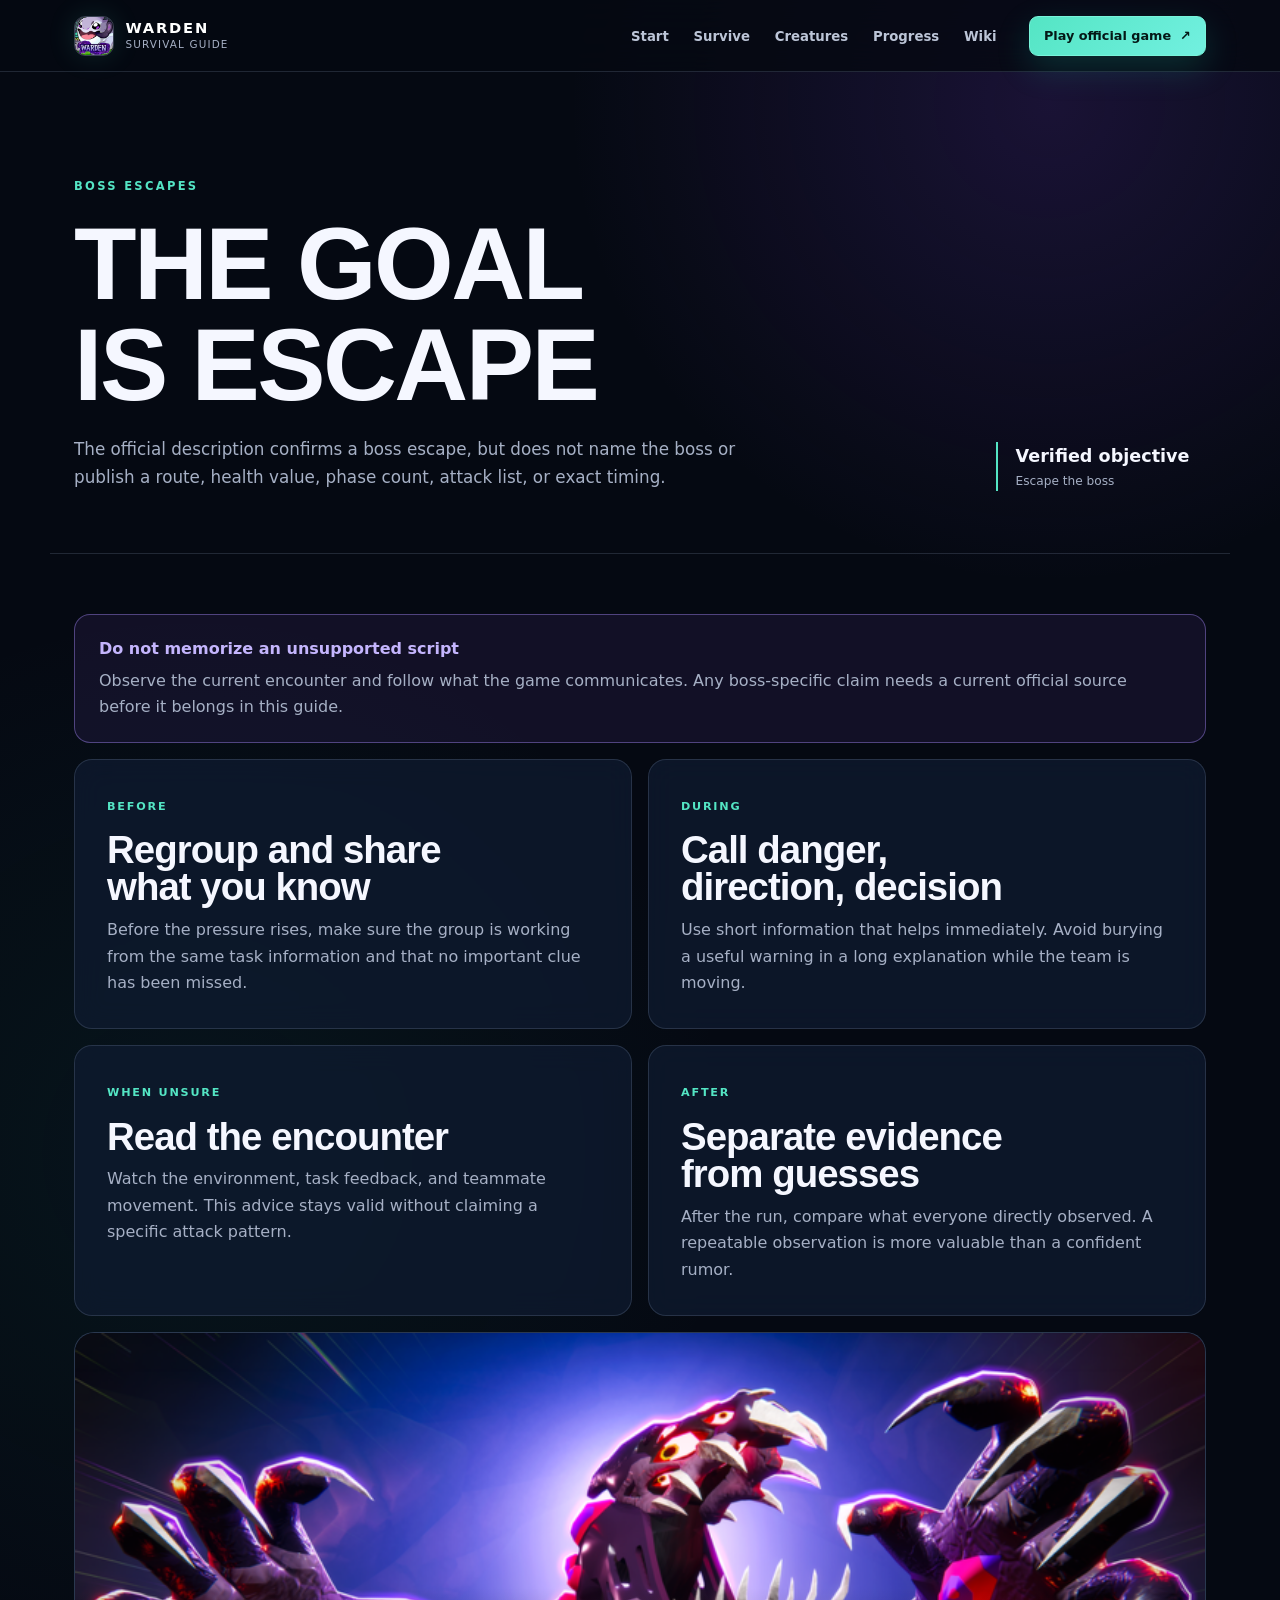
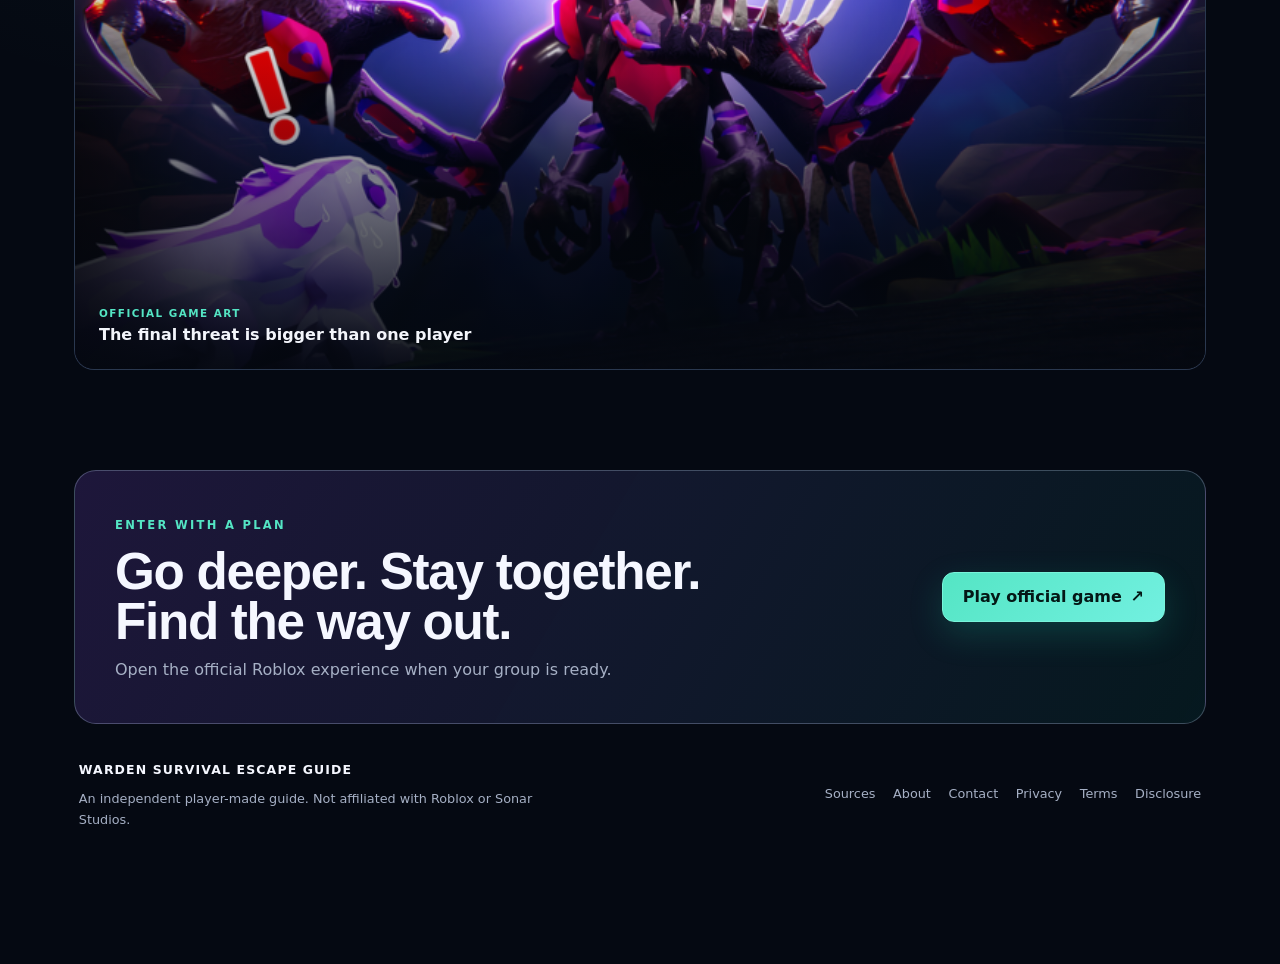
==== commit e0e05e21: "feat: add Adsterra placements" ====
--- a/bosses.html
+++ b/bosses.html
@@ -1 +1,4 @@
-<!DOCTYPE html><html lang="en"><head><meta charSet="utf-8"/><meta name="viewport" content="width=device-width, initial-scale=1"/><link rel="preload" as="image" href="/game/official-icon.png" fetchPriority="high"/><link rel="stylesheet" href="/_next/static/chunks/03x.g7z8-xb9a.css" data-precedence="next"/><link rel="preload" as="script" fetchPriority="low" href="/_next/static/chunks/0_6xwz-sgzbfn.js"/><script src="/_next/static/chunks/14xlgtmp4lm.j.js" async=""></script><script src="/_next/static/chunks/0gwo8~pq2h6hd.js" async=""></script><script src="/_next/static/chunks/00npwzujjh0eg.js" async=""></script><script src="/_next/static/chunks/turbopack-0fo.sdk9kv2wp.js" async=""></script><script src="/_next/static/chunks/04nls4_if5l0c.js" async=""></script><script src="/_next/static/chunks/0sx6b3.maim68.js" async=""></script><meta name="theme-color" content="#07111f"/><meta name="color-scheme" content="dark"/><title>WARDEN Bosses | WARDEN Guide</title><meta name="description" content="What is confirmed about boss escapes in WARDEN, plus careful team advice that avoids made-up boss details."/><meta name="application-name" content="WARDEN Survival Escape Guide"/><link rel="manifest" href="/manifest.webmanifest"/><meta name="robots" content="index, follow"/><link rel="canonical" href="https://wardensurvivalescape.wiki/bosses"/><meta property="og:title" content="WARDEN Bosses"/><meta property="og:description" content="What is confirmed about boss escapes in WARDEN, plus careful team advice that avoids made-up boss details."/><meta property="og:url" content="https://wardensurvivalescape.wiki/bosses"/><meta property="og:site_name" content="WARDEN Survival Escape Guide"/><meta property="og:image" content="https://wardensurvivalescape.wiki/og.png"/><meta property="og:image:width" content="1200"/><meta property="og:image:height" content="630"/><meta property="og:image:alt" content="WARDEN Survival Escape Guide"/><meta property="og:type" content="website"/><meta name="twitter:card" content="summary_large_image"/><meta name="twitter:title" content="WARDEN Bosses"/><meta name="twitter:description" content="What is confirmed about boss escapes in WARDEN, plus careful team advice that avoids made-up boss details."/><meta name="twitter:image" content="https://wardensurvivalescape.wiki/og.png"/><link rel="shortcut icon" href="/game/official-icon.png"/><link rel="icon" href="/game/official-icon.png"/><link rel="apple-touch-icon" href="/game/official-icon.png"/><script src="/_next/static/chunks/03~yq9q893hmn.js" noModule=""></script></head><body><div hidden=""><!--$--><!--/$--></div><a class="skip-link" href="#main-content">Skip to content</a><header class="site-header"><div class="nav-shell"><a class="brand" aria-label="WARDEN Guide home" href="/"><img src="/game/official-icon.png" alt="Official WARDEN Survival Escape game icon" width="40" height="40" loading="eager" fetchPriority="high" decoding="async"/><span><strong>WARDEN</strong><small>Survival Guide</small></span></a><nav id="site-navigation" class="nav-links" aria-label="Primary navigation"><a class="" href="/how-to-play">Start</a><a class="" href="/survival-guide">Survive</a><a class="" href="/creatures">Creatures</a><a class="" href="/progression">Progress</a><a class="" href="/wiki">Wiki</a><div class="nav-mobile-play"><a class="button button-small" href="https://www.roblox.com/games/130929507719087/WARDEN-Survival-Escape" target="_blank" rel="noopener noreferrer">Play official game <span aria-hidden="true">↗</span></a></div></nav><div class="nav-desktop-play"><a class="button button-small" href="https://www.roblox.com/games/130929507719087/WARDEN-Survival-Escape" target="_blank" rel="noopener noreferrer">Play official game <span aria-hidden="true">↗</span></a></div><button class="menu-button" type="button" aria-controls="site-navigation" aria-expanded="false" aria-label="Open navigation"><span aria-hidden="true">☰</span></button></div></header><main id="main-content"><section class="page-hero"><div><span class="eyebrow">BOSS ESCAPES</span><h1>THE GOAL IS ESCAPE</h1><p>The official description confirms a boss escape, but does not name the boss or publish a route, health value, phase count, attack list, or exact timing.</p></div><aside><strong>Verified objective</strong><span>Escape the boss</span></aside></section><div class="content"><div class="notice"><strong>Do not memorize an unsupported script</strong><p>Observe the current encounter and follow what the game communicates. Any boss-specific claim needs a current official source before it belongs in this guide.</p></div><div class="content-grid"><article class="info-card"><span class="kicker-number">BEFORE</span><h2>Regroup and share what you know</h2><p>Before the pressure rises, make sure the group is working from the same task information and that no important clue has been missed.</p></article><article class="info-card"><span class="kicker-number">DURING</span><h2>Call danger, direction, decision</h2><p>Use short information that helps immediately. Avoid burying a useful warning in a long explanation while the team is moving.</p></article><article class="info-card"><span class="kicker-number">WHEN UNSURE</span><h2>Read the encounter</h2><p>Watch the environment, task feedback, and teammate movement. This advice stays valid without claiming a specific attack pattern.</p></article><article class="info-card"><span class="kicker-number">AFTER</span><h2>Separate evidence from guesses</h2><p>After the run, compare what everyone directly observed. A repeatable observation is more valuable than a confident rumor.</p></article></div><figure class="media-panel" style="margin-top:1rem"><img src="/game/official-boss.png" alt="Official WARDEN artwork showing a towering boss above the group" width="768" height="432" loading="lazy" decoding="async"/><figcaption><span>Official game art</span>The final threat is bigger than one player</figcaption></figure></div><!--$--><!--/$--></main><footer class="site-footer"><div class="footer-callout"><div><span class="eyebrow">ENTER WITH A PLAN</span><h2>Go deeper. Stay together. Find the way out.</h2><p>Open the official Roblox experience when your group is ready.</p></div><a class="button" href="https://www.roblox.com/games/130929507719087/WARDEN-Survival-Escape" target="_blank" rel="noopener noreferrer">Play official game <span aria-hidden="true">↗</span></a></div><div class="footer-row"><div><strong>WARDEN SURVIVAL ESCAPE GUIDE</strong><p>An independent player-made guide. Not affiliated with Roblox or Sonar Studios.</p></div><nav aria-label="Footer navigation"><a href="/sources">Sources</a><a href="/about">About</a><a href="/contact">Contact</a><a href="/privacy">Privacy</a><a href="/terms">Terms</a><a href="/disclosure">Disclosure</a></nav></div></footer><script type="application/ld+json">{"@context":"https://schema.org","@type":"WebSite","name":"WARDEN Survival Escape Guide","url":"https://wardensurvivalescape.wiki","description":"An independent player guide for WARDEN Survival Escape on Roblox.","isAccessibleForFree":true,"about":{"@type":"VideoGame","name":"WARDEN 💀 Survival Escape","url":"https://www.roblox.com/games/130929507719087/WARDEN-Survival-Escape","author":{"@type":"Organization","name":"Sonar Studios","url":"https://www.roblox.com/communities/2919215/Sonar-Studios"}}}</script><script src="/_next/static/chunks/0_6xwz-sgzbfn.js" id="_R_" async=""></script><script>(self.__next_f=self.__next_f||[]).push([0])</script><script>self.__next_f.push([1,"1:\"$Sreact.fragment\"\n2:I[94771,[\"/_next/static/chunks/04nls4_if5l0c.js\",\"/_next/static/chunks/0sx6b3.maim68.js\"],\"SiteHeader\"]\n3:I[49652,[\"/_next/static/chunks/04nls4_if5l0c.js\",\"/_next/static/chunks/0sx6b3.maim68.js\"],\"default\"]\n4:I[51865,[\"/_next/static/chunks/04nls4_if5l0c.js\",\"/_next/static/chunks/0sx6b3.maim68.js\"],\"default\"]\n5:I[44132,[\"/_next/static/chunks/04nls4_if5l0c.js\",\"/_next/static/chunks/0sx6b3.maim68.js\"],\"\"]\nb:I[52199,[\"/_next/static/chunks/04nls4_if5l0c.js\",\"/_next/static/chunks/0sx6b3.maim68.js\"],\"default\",1]\n:HL[\"/_next/static/chunks/03x.g7z8-xb9a.css\",\"style\"]\n"])</script><script>self.__next_f.push([1,"0:{\"P\":null,\"c\":[\"\",\"bosses\"],\"q\":\"\",\"i\":false,\"f\":[[[\"\",{\"children\":[\"bosses\",{\"children\":[\"__PAGE__\",{}]}]},\"$undefined\",\"$undefined\",16],[[\"$\",\"$1\",\"c\",{\"children\":[[[\"$\",\"link\",\"0\",{\"rel\":\"stylesheet\",\"href\":\"/_next/static/chunks/03x.g7z8-xb9a.css\",\"precedence\":\"next\",\"crossOrigin\":\"$undefined\",\"nonce\":\"$undefined\"}],[\"$\",\"script\",\"script-0\",{\"src\":\"/_next/static/chunks/04nls4_if5l0c.js\",\"async\":true,\"nonce\":\"$undefined\"}],[\"$\",\"script\",\"script-1\",{\"src\":\"/_next/static/chunks/0sx6b3.maim68.js\",\"async\":true,\"nonce\":\"$undefined\"}]],[\"$\",\"html\",null,{\"lang\":\"en\",\"children\":[\"$\",\"body\",null,{\"children\":[[\"$\",\"a\",null,{\"className\":\"skip-link\",\"href\":\"#main-content\",\"children\":\"Skip to content\"}],[\"$\",\"$L2\",null,{}],[\"$\",\"main\",null,{\"id\":\"main-content\",\"children\":[\"$\",\"$L3\",null,{\"parallelRouterKey\":\"children\",\"error\":\"$undefined\",\"errorStyles\":\"$undefined\",\"errorScripts\":\"$undefined\",\"template\":[\"$\",\"$L4\",null,{}],\"templateStyles\":\"$undefined\",\"templateScripts\":\"$undefined\",\"notFound\":[[\"$\",\"div\",null,{\"className\":\"legal\",\"children\":[[\"$\",\"span\",null,{\"className\":\"eyebrow\",\"children\":\"404 · LOST IN THE UNKNOWN\"}],[\"$\",\"h1\",null,{\"children\":\"THIS PATH GOES NOWHERE\"}],[\"$\",\"p\",null,{\"children\":\"The guide page you requested does not exist or has moved.\"}],[\"$\",\"p\",null,{\"style\":{\"marginTop\":\"1rem\"},\"children\":[\"$\",\"$L5\",null,{\"className\":\"text-link\",\"href\":\"/\",\"children\":\"Return to the field guide →\"}]}]]}],[]],\"forbidden\":\"$undefined\",\"unauthorized\":\"$undefined\"}]}],[\"$\",\"footer\",null,{\"className\":\"site-footer\",\"children\":[[\"$\",\"div\",null,{\"className\":\"footer-callout\",\"children\":[[\"$\",\"div\",null,{\"children\":[[\"$\",\"span\",null,{\"className\":\"eyebrow\",\"children\":\"ENTER WITH A PLAN\"}],[\"$\",\"h2\",null,{\"children\":\"Go deeper. Stay together. Find the way out.\"}],[\"$\",\"p\",null,{\"children\":\"Open the official Roblox experience when your group is ready.\"}]]}],[\"$\",\"a\",null,{\"className\":\"button\",\"href\":\"https://www.roblox.com/games/130929507719087/WARDEN-Survival-Escape\",\"target\":\"_blank\",\"rel\":\"noopener noreferrer\",\"children\":[\"Play official game \",[\"$\",\"span\",null,{\"aria-hidden\":\"true\",\"children\":\"↗\"}]]}]]}],[\"$\",\"div\",null,{\"className\":\"footer-row\",\"children\":[[\"$\",\"div\",null,{\"children\":[[\"$\",\"strong\",null,{\"children\":\"WARDEN SURVIVAL ESCAPE GUIDE\"}],[\"$\",\"p\",null,{\"children\":\"An independent player-made guide. Not affiliated with Roblox or Sonar Studios.\"}]]}],[\"$\",\"nav\",null,{\"aria-label\":\"Footer navigation\",\"children\":[[\"$\",\"$L5\",\"/sources\",{\"href\":\"/sources\",\"children\":\"Sources\"}],[\"$\",\"$L5\",\"/about\",{\"href\":\"/about\",\"children\":\"About\"}],[\"$\",\"$L5\",\"/contact\",{\"href\":\"/contact\",\"children\":\"Contact\"}],[\"$\",\"$L5\",\"/privacy\",{\"href\":\"/privacy\",\"children\":\"Privacy\"}],[\"$\",\"$L5\",\"/terms\",{\"href\":\"/terms\",\"children\":\"Terms\"}],[\"$\",\"$L5\",\"/disclosure\",{\"href\":\"/disclosure\",\"children\":\"Disclosure\"}]]}]]}]]}],[\"$\",\"script\",null,{\"type\":\"application/ld+json\",\"dangerouslySetInnerHTML\":{\"__html\":\"{\\\"@context\\\":\\\"https://schema.org\\\",\\\"@type\\\":\\\"WebSite\\\",\\\"name\\\":\\\"WARDEN Survival Escape Guide\\\",\\\"url\\\":\\\"https://wardensurvivalescape.wiki\\\",\\\"description\\\":\\\"An independent player guide for WARDEN Survival Escape on Roblox.\\\",\\\"isAccessibleForFree\\\":true,\\\"about\\\":{\\\"@type\\\":\\\"VideoGame\\\",\\\"name\\\":\\\"WARDEN 💀 Survival Escape\\\",\\\"url\\\":\\\"https://www.roblox.com/games/130929507719087/WARDEN-Survival-Escape\\\",\\\"author\\\":{\\\"@type\\\":\\\"Organization\\\",\\\"name\\\":\\\"Sonar Studios\\\",\\\"url\\\":\\\"https://www.roblox.com/communities/2919215/Sonar-Studios\\\"}}}\"}}]]}]}]]}],{\"children\":[[\"$\",\"$1\",\"c\",{\"children\":[null,[\"$\",\"$L3\",null,{\"parallelRouterKey\":\"children\",\"error\":\"$undefined\",\"errorStyles\":\"$undefined\",\"errorScripts\":\"$undefined\",\"template\":[\"$\",\"$L4\",null,{}],\"templateStyles\":\"$undefined\",\"templateScripts\":\"$undefined\",\"notFound\":\"$undefined\",\"forbidden\":\"$undefined\",\"unauthorized\":\"$undefined\"}]]}],{\"children\":[[\"$\",\"$1\",\"c\",{\"children\":[[[\"$\",\"section\",null,{\"className\":\"page-hero\",\"children\":[[\"$\",\"div\",null,{\"children\":[[\"$\",\"span\",null,{\"className\":\"eyebrow\",\"children\":\"BOSS ESCAPES\"}],[\"$\",\"h1\",null,{\"children\":\"THE GOAL IS ESCAPE\"}],[\"$\",\"p\",null,{\"children\":\"The official description confirms a boss escape, but does not name the boss or publish a route, health value, phase count, attack list, or exact timing.\"}]]}],[\"$\",\"aside\",null,{\"children\":[[\"$\",\"strong\",null,{\"children\":\"Verified objective\"}],[\"$\",\"span\",null,{\"children\":\"Escape the boss\"}]]}]]}],[\"$\",\"div\",null,{\"className\":\"content\",\"children\":[[\"$\",\"div\",null,{\"className\":\"notice\",\"children\":[[\"$\",\"strong\",null,{\"children\":\"Do not memorize an unsupported script\"}],[\"$\",\"p\",null,{\"children\":\"Observe the current encounter and follow what the game communicates. Any boss-specific claim needs a current official source before it belongs in this guide.\"}]]}],\"$L6\",\"$L7\"]}]],null,\"$L8\"]}],{},null,false,null]},null,false,\"$@9\"]},null,false,null],\"$La\",false]],\"m\":\"$undefined\",\"G\":[\"$b\",[\"$Lc\"]],\"S\":true,\"h\":null,\"s\":\"$undefined\",\"l\":\"$undefined\",\"p\":\"$undefined\",\"d\":\"$undefined\",\"b\":\"_rrWgCsG80MW6xVOMwszS\"}\n"])</script><script>self.__next_f.push([1,"d:I[62061,[\"/_next/static/chunks/04nls4_if5l0c.js\",\"/_next/static/chunks/0sx6b3.maim68.js\"],\"OutletBoundary\"]\ne:\"$Sreact.suspense\"\n11:I[62061,[\"/_next/static/chunks/04nls4_if5l0c.js\",\"/_next/static/chunks/0sx6b3.maim68.js\"],\"ViewportBoundary\"]\n13:I[62061,[\"/_next/static/chunks/04nls4_if5l0c.js\",\"/_next/static/chunks/0sx6b3.maim68.js\"],\"MetadataBoundary\"]\n"])</script><script>self.__next_f.push([1,"6:[\"$\",\"div\",null,{\"className\":\"content-grid\",\"children\":[[\"$\",\"article\",null,{\"className\":\"info-card\",\"children\":[[\"$\",\"span\",null,{\"className\":\"kicker-number\",\"children\":\"BEFORE\"}],[\"$\",\"h2\",null,{\"children\":\"Regroup and share what you know\"}],[\"$\",\"p\",null,{\"children\":\"Before the pressure rises, make sure the group is working from the same task information and that no important clue has been missed.\"}]]}],[\"$\",\"article\",null,{\"className\":\"info-card\",\"children\":[[\"$\",\"span\",null,{\"className\":\"kicker-number\",\"children\":\"DURING\"}],[\"$\",\"h2\",null,{\"children\":\"Call danger, direction, decision\"}],[\"$\",\"p\",null,{\"children\":\"Use short information that helps immediately. Avoid burying a useful warning in a long explanation while the team is moving.\"}]]}],[\"$\",\"article\",null,{\"className\":\"info-card\",\"children\":[[\"$\",\"span\",null,{\"className\":\"kicker-number\",\"children\":\"WHEN UNSURE\"}],[\"$\",\"h2\",null,{\"children\":\"Read the encounter\"}],[\"$\",\"p\",null,{\"children\":\"Watch the environment, task feedback, and teammate movement. This advice stays valid without claiming a specific attack pattern.\"}]]}],[\"$\",\"article\",null,{\"className\":\"info-card\",\"children\":[[\"$\",\"span\",null,{\"className\":\"kicker-number\",\"children\":\"AFTER\"}],[\"$\",\"h2\",null,{\"children\":\"Separate evidence from guesses\"}],[\"$\",\"p\",null,{\"children\":\"After the run, compare what everyone directly observed. A repeatable observation is more valuable than a confident rumor.\"}]]}]]}]\n"])</script><script>self.__next_f.push([1,"7:[\"$\",\"figure\",null,{\"className\":\"media-panel\",\"style\":{\"marginTop\":\"1rem\"},\"children\":[[\"$\",\"img\",null,{\"src\":\"/game/official-boss.png\",\"alt\":\"Official WARDEN artwork showing a towering boss above the group\",\"width\":768,\"height\":432,\"className\":\"$undefined\",\"sizes\":\"$undefined\",\"loading\":\"lazy\",\"fetchPriority\":\"$undefined\",\"decoding\":\"async\"}],[\"$\",\"figcaption\",null,{\"children\":[[\"$\",\"span\",null,{\"children\":\"Official game art\"}],\"The final threat is bigger than one player\"]}]]}]\n8:[\"$\",\"$Ld\",null,{\"children\":[\"$\",\"$e\",null,{\"name\":\"Next.MetadataOutlet\",\"children\":\"$@f\"}]}]\n10:[]\n9:\"$W10\"\na:[\"$\",\"$1\",\"h\",{\"children\":[null,[\"$\",\"$L11\",null,{\"children\":\"$L12\"}],[\"$\",\"div\",null,{\"hidden\":true,\"children\":[\"$\",\"$L13\",null,{\"children\":[\"$\",\"$e\",null,{\"name\":\"Next.Metadata\",\"children\":\"$L14\"}]}]}],null]}]\nc:[\"$\",\"link\",\"0\",{\"rel\":\"stylesheet\",\"href\":\"/_next/static/chunks/03x.g7z8-xb9a.css\",\"precedence\":\"next\",\"crossOrigin\":\"$undefined\",\"nonce\":\"$undefined\"}]\n"])</script><script>self.__next_f.push([1,"12:[[\"$\",\"meta\",\"0\",{\"charSet\":\"utf-8\"}],[\"$\",\"meta\",\"1\",{\"name\":\"viewport\",\"content\":\"width=device-width, initial-scale=1\"}],[\"$\",\"meta\",\"2\",{\"name\":\"theme-color\",\"content\":\"#07111f\"}],[\"$\",\"meta\",\"3\",{\"name\":\"color-scheme\",\"content\":\"dark\"}]]\n"])</script><script>self.__next_f.push([1,"15:I[13139,[\"/_next/static/chunks/04nls4_if5l0c.js\",\"/_next/static/chunks/0sx6b3.maim68.js\"],\"IconMark\"]\nf:null\n"])</script><script>self.__next_f.push([1,"14:[[\"$\",\"title\",\"0\",{\"children\":\"WARDEN Bosses | WARDEN Guide\"}],[\"$\",\"meta\",\"1\",{\"name\":\"description\",\"content\":\"What is confirmed about boss escapes in WARDEN, plus careful team advice that avoids made-up boss details.\"}],[\"$\",\"meta\",\"2\",{\"name\":\"application-name\",\"content\":\"WARDEN Survival Escape Guide\"}],[\"$\",\"link\",\"3\",{\"rel\":\"manifest\",\"href\":\"/manifest.webmanifest\",\"crossOrigin\":\"$undefined\"}],[\"$\",\"meta\",\"4\",{\"name\":\"robots\",\"content\":\"index, follow\"}],[\"$\",\"link\",\"5\",{\"rel\":\"canonical\",\"href\":\"https://wardensurvivalescape.wiki/bosses\"}],[\"$\",\"meta\",\"6\",{\"property\":\"og:title\",\"content\":\"WARDEN Bosses\"}],[\"$\",\"meta\",\"7\",{\"property\":\"og:description\",\"content\":\"What is confirmed about boss escapes in WARDEN, plus careful team advice that avoids made-up boss details.\"}],[\"$\",\"meta\",\"8\",{\"property\":\"og:url\",\"content\":\"https://wardensurvivalescape.wiki/bosses\"}],[\"$\",\"meta\",\"9\",{\"property\":\"og:site_name\",\"content\":\"WARDEN Survival Escape Guide\"}],[\"$\",\"meta\",\"10\",{\"property\":\"og:image\",\"content\":\"https://wardensurvivalescape.wiki/og.png\"}],[\"$\",\"meta\",\"11\",{\"property\":\"og:image:width\",\"content\":\"1200\"}],[\"$\",\"meta\",\"12\",{\"property\":\"og:image:height\",\"content\":\"630\"}],[\"$\",\"meta\",\"13\",{\"property\":\"og:image:alt\",\"content\":\"WARDEN Survival Escape Guide\"}],[\"$\",\"meta\",\"14\",{\"property\":\"og:type\",\"content\":\"website\"}],[\"$\",\"meta\",\"15\",{\"name\":\"twitter:card\",\"content\":\"summary_large_image\"}],[\"$\",\"meta\",\"16\",{\"name\":\"twitter:title\",\"content\":\"WARDEN Bosses\"}],[\"$\",\"meta\",\"17\",{\"name\":\"twitter:description\",\"content\":\"What is confirmed about boss escapes in WARDEN, plus careful team advice that avoids made-up boss details.\"}],[\"$\",\"meta\",\"18\",{\"name\":\"twitter:image\",\"content\":\"https://wardensurvivalescape.wiki/og.png\"}],[\"$\",\"link\",\"19\",{\"rel\":\"shortcut icon\",\"href\":\"/game/official-icon.png\"}],[\"$\",\"link\",\"20\",{\"rel\":\"icon\",\"href\":\"/game/official-icon.png\"}],[\"$\",\"link\",\"21\",{\"rel\":\"apple-touch-icon\",\"href\":\"/game/official-icon.png\"}],[\"$\",\"$L15\",\"22\",{}]]\n"])</script></body></html>+<!DOCTYPE html><html lang="en"><head><meta charSet="utf-8"/><meta name="viewport" content="width=device-width, initial-scale=1"/><link rel="preload" as="image" href="/game/official-icon.png" fetchPriority="high"/><link rel="stylesheet" href="/_next/static/chunks/03x.g7z8-xb9a.css" data-precedence="next"/><link rel="preload" as="script" fetchPriority="low" href="/_next/static/chunks/0_6xwz-sgzbfn.js"/><script src="/_next/static/chunks/14xlgtmp4lm.j.js" async=""></script><script src="/_next/static/chunks/0gwo8~pq2h6hd.js" async=""></script><script src="/_next/static/chunks/00npwzujjh0eg.js" async=""></script><script src="/_next/static/chunks/turbopack-0fo.sdk9kv2wp.js" async=""></script><script src="/_next/static/chunks/04nls4_if5l0c.js" async=""></script><script src="/_next/static/chunks/0sx6b3.maim68.js" async=""></script><meta name="theme-color" content="#07111f"/><meta name="color-scheme" content="dark"/><title>WARDEN Bosses | WARDEN Guide</title><meta name="description" content="What is confirmed about boss escapes in WARDEN, plus careful team advice that avoids made-up boss details."/><meta name="application-name" content="WARDEN Survival Escape Guide"/><link rel="manifest" href="/manifest.webmanifest"/><meta name="robots" content="index, follow"/><link rel="canonical" href="https://wardensurvivalescape.wiki/bosses"/><meta property="og:title" content="WARDEN Bosses"/><meta property="og:description" content="What is confirmed about boss escapes in WARDEN, plus careful team advice that avoids made-up boss details."/><meta property="og:url" content="https://wardensurvivalescape.wiki/bosses"/><meta property="og:site_name" content="WARDEN Survival Escape Guide"/><meta property="og:image" content="https://wardensurvivalescape.wiki/og.png"/><meta property="og:image:width" content="1200"/><meta property="og:image:height" content="630"/><meta property="og:image:alt" content="WARDEN Survival Escape Guide"/><meta property="og:type" content="website"/><meta name="twitter:card" content="summary_large_image"/><meta name="twitter:title" content="WARDEN Bosses"/><meta name="twitter:description" content="What is confirmed about boss escapes in WARDEN, plus careful team advice that avoids made-up boss details."/><meta name="twitter:image" content="https://wardensurvivalescape.wiki/og.png"/><link rel="shortcut icon" href="/game/official-icon.png"/><link rel="icon" href="/game/official-icon.png"/><link rel="apple-touch-icon" href="/game/official-icon.png"/><script src="/_next/static/chunks/03~yq9q893hmn.js" noModule=""></script></head><body><div hidden=""><!--$--><!--/$--></div><a class="skip-link" href="#main-content">Skip to content</a><header class="site-header"><div class="nav-shell"><a class="brand" aria-label="WARDEN Guide home" href="/"><img src="/game/official-icon.png" alt="Official WARDEN Survival Escape game icon" width="40" height="40" loading="eager" fetchPriority="high" decoding="async"/><span><strong>WARDEN</strong><small>Survival Guide</small></span></a><nav id="site-navigation" class="nav-links" aria-label="Primary navigation"><a class="" href="/how-to-play">Start</a><a class="" href="/survival-guide">Survive</a><a class="" href="/creatures">Creatures</a><a class="" href="/progression">Progress</a><a class="" href="/wiki">Wiki</a><div class="nav-mobile-play"><a class="button button-small" href="https://www.roblox.com/games/130929507719087/WARDEN-Survival-Escape" target="_blank" rel="noopener noreferrer">Play official game <span aria-hidden="true">↗</span></a></div></nav><div class="nav-desktop-play"><a class="button button-small" href="https://www.roblox.com/games/130929507719087/WARDEN-Survival-Escape" target="_blank" rel="noopener noreferrer">Play official game <span aria-hidden="true">↗</span></a></div><button class="menu-button" type="button" aria-controls="site-navigation" aria-expanded="false" aria-label="Open navigation"><span aria-hidden="true">☰</span></button></div></header><main id="main-content"><section class="page-hero"><div><span class="eyebrow">BOSS ESCAPES</span><h1>THE GOAL IS ESCAPE</h1><p>The official description confirms a boss escape, but does not name the boss or publish a route, health value, phase count, attack list, or exact timing.</p></div><aside><strong>Verified objective</strong><span>Escape the boss</span></aside></section><div class="content"><div class="notice"><strong>Do not memorize an unsupported script</strong><p>Observe the current encounter and follow what the game communicates. Any boss-specific claim needs a current official source before it belongs in this guide.</p></div><div class="content-grid"><article class="info-card"><span class="kicker-number">BEFORE</span><h2>Regroup and share what you know</h2><p>Before the pressure rises, make sure the group is working from the same task information and that no important clue has been missed.</p></article><article class="info-card"><span class="kicker-number">DURING</span><h2>Call danger, direction, decision</h2><p>Use short information that helps immediately. Avoid burying a useful warning in a long explanation while the team is moving.</p></article><article class="info-card"><span class="kicker-number">WHEN UNSURE</span><h2>Read the encounter</h2><p>Watch the environment, task feedback, and teammate movement. This advice stays valid without claiming a specific attack pattern.</p></article><article class="info-card"><span class="kicker-number">AFTER</span><h2>Separate evidence from guesses</h2><p>After the run, compare what everyone directly observed. A repeatable observation is more valuable than a confident rumor.</p></article></div><figure class="media-panel" style="margin-top:1rem"><img src="/game/official-boss.png" alt="Official WARDEN artwork showing a towering boss above the group" width="768" height="432" loading="lazy" decoding="async"/><figcaption><span>Official game art</span>The final threat is bigger than one player</figcaption></figure></div><!--$--><!--/$--></main><footer class="site-footer"><div class="footer-callout"><div><span class="eyebrow">ENTER WITH A PLAN</span><h2>Go deeper. Stay together. Find the way out.</h2><p>Open the official Roblox experience when your group is ready.</p></div><a class="button" href="https://www.roblox.com/games/130929507719087/WARDEN-Survival-Escape" target="_blank" rel="noopener noreferrer">Play official game <span aria-hidden="true">↗</span></a></div><div class="footer-row"><div><strong>WARDEN SURVIVAL ESCAPE GUIDE</strong><p>An independent player-made guide. Not affiliated with Roblox or Sonar Studios.</p></div><nav aria-label="Footer navigation"><a href="/sources">Sources</a><a href="/about">About</a><a href="/contact">Contact</a><a href="/privacy">Privacy</a><a href="/terms">Terms</a><a href="/disclosure">Disclosure</a></nav></div></footer><script type="application/ld+json">{"@context":"https://schema.org","@type":"WebSite","name":"WARDEN Survival Escape Guide","url":"https://wardensurvivalescape.wiki","description":"An independent player guide for WARDEN Survival Escape on Roblox.","isAccessibleForFree":true,"about":{"@type":"VideoGame","name":"WARDEN 💀 Survival Escape","url":"https://www.roblox.com/games/130929507719087/WARDEN-Survival-Escape","author":{"@type":"Organization","name":"Sonar Studios","url":"https://www.roblox.com/communities/2919215/Sonar-Studios"}}}</script><script src="/_next/static/chunks/0_6xwz-sgzbfn.js" id="_R_" async=""></script><script>(self.__next_f=self.__next_f||[]).push([0])</script><script>self.__next_f.push([1,"1:\"$Sreact.fragment\"\n2:I[94771,[\"/_next/static/chunks/04nls4_if5l0c.js\",\"/_next/static/chunks/0sx6b3.maim68.js\"],\"SiteHeader\"]\n3:I[49652,[\"/_next/static/chunks/04nls4_if5l0c.js\",\"/_next/static/chunks/0sx6b3.maim68.js\"],\"default\"]\n4:I[51865,[\"/_next/static/chunks/04nls4_if5l0c.js\",\"/_next/static/chunks/0sx6b3.maim68.js\"],\"default\"]\n5:I[44132,[\"/_next/static/chunks/04nls4_if5l0c.js\",\"/_next/static/chunks/0sx6b3.maim68.js\"],\"\"]\nb:I[52199,[\"/_next/static/chunks/04nls4_if5l0c.js\",\"/_next/static/chunks/0sx6b3.maim68.js\"],\"default\",1]\n:HL[\"/_next/static/chunks/03x.g7z8-xb9a.css\",\"style\"]\n"])</script><script>self.__next_f.push([1,"0:{\"P\":null,\"c\":[\"\",\"bosses\"],\"q\":\"\",\"i\":false,\"f\":[[[\"\",{\"children\":[\"bosses\",{\"children\":[\"__PAGE__\",{}]}]},\"$undefined\",\"$undefined\",16],[[\"$\",\"$1\",\"c\",{\"children\":[[[\"$\",\"link\",\"0\",{\"rel\":\"stylesheet\",\"href\":\"/_next/static/chunks/03x.g7z8-xb9a.css\",\"precedence\":\"next\",\"crossOrigin\":\"$undefined\",\"nonce\":\"$undefined\"}],[\"$\",\"script\",\"script-0\",{\"src\":\"/_next/static/chunks/04nls4_if5l0c.js\",\"async\":true,\"nonce\":\"$undefined\"}],[\"$\",\"script\",\"script-1\",{\"src\":\"/_next/static/chunks/0sx6b3.maim68.js\",\"async\":true,\"nonce\":\"$undefined\"}]],[\"$\",\"html\",null,{\"lang\":\"en\",\"children\":[\"$\",\"body\",null,{\"children\":[[\"$\",\"a\",null,{\"className\":\"skip-link\",\"href\":\"#main-content\",\"children\":\"Skip to content\"}],[\"$\",\"$L2\",null,{}],[\"$\",\"main\",null,{\"id\":\"main-content\",\"children\":[\"$\",\"$L3\",null,{\"parallelRouterKey\":\"children\",\"error\":\"$undefined\",\"errorStyles\":\"$undefined\",\"errorScripts\":\"$undefined\",\"template\":[\"$\",\"$L4\",null,{}],\"templateStyles\":\"$undefined\",\"templateScripts\":\"$undefined\",\"notFound\":[[\"$\",\"div\",null,{\"className\":\"legal\",\"children\":[[\"$\",\"span\",null,{\"className\":\"eyebrow\",\"children\":\"404 · LOST IN THE UNKNOWN\"}],[\"$\",\"h1\",null,{\"children\":\"THIS PATH GOES NOWHERE\"}],[\"$\",\"p\",null,{\"children\":\"The guide page you requested does not exist or has moved.\"}],[\"$\",\"p\",null,{\"style\":{\"marginTop\":\"1rem\"},\"children\":[\"$\",\"$L5\",null,{\"className\":\"text-link\",\"href\":\"/\",\"children\":\"Return to the field guide →\"}]}]]}],[]],\"forbidden\":\"$undefined\",\"unauthorized\":\"$undefined\"}]}],[\"$\",\"footer\",null,{\"className\":\"site-footer\",\"children\":[[\"$\",\"div\",null,{\"className\":\"footer-callout\",\"children\":[[\"$\",\"div\",null,{\"children\":[[\"$\",\"span\",null,{\"className\":\"eyebrow\",\"children\":\"ENTER WITH A PLAN\"}],[\"$\",\"h2\",null,{\"children\":\"Go deeper. Stay together. Find the way out.\"}],[\"$\",\"p\",null,{\"children\":\"Open the official Roblox experience when your group is ready.\"}]]}],[\"$\",\"a\",null,{\"className\":\"button\",\"href\":\"https://www.roblox.com/games/130929507719087/WARDEN-Survival-Escape\",\"target\":\"_blank\",\"rel\":\"noopener noreferrer\",\"children\":[\"Play official game \",[\"$\",\"span\",null,{\"aria-hidden\":\"true\",\"children\":\"↗\"}]]}]]}],[\"$\",\"div\",null,{\"className\":\"footer-row\",\"children\":[[\"$\",\"div\",null,{\"children\":[[\"$\",\"strong\",null,{\"children\":\"WARDEN SURVIVAL ESCAPE GUIDE\"}],[\"$\",\"p\",null,{\"children\":\"An independent player-made guide. Not affiliated with Roblox or Sonar Studios.\"}]]}],[\"$\",\"nav\",null,{\"aria-label\":\"Footer navigation\",\"children\":[[\"$\",\"$L5\",\"/sources\",{\"href\":\"/sources\",\"children\":\"Sources\"}],[\"$\",\"$L5\",\"/about\",{\"href\":\"/about\",\"children\":\"About\"}],[\"$\",\"$L5\",\"/contact\",{\"href\":\"/contact\",\"children\":\"Contact\"}],[\"$\",\"$L5\",\"/privacy\",{\"href\":\"/privacy\",\"children\":\"Privacy\"}],[\"$\",\"$L5\",\"/terms\",{\"href\":\"/terms\",\"children\":\"Terms\"}],[\"$\",\"$L5\",\"/disclosure\",{\"href\":\"/disclosure\",\"children\":\"Disclosure\"}]]}]]}]]}],[\"$\",\"script\",null,{\"type\":\"application/ld+json\",\"dangerouslySetInnerHTML\":{\"__html\":\"{\\\"@context\\\":\\\"https://schema.org\\\",\\\"@type\\\":\\\"WebSite\\\",\\\"name\\\":\\\"WARDEN Survival Escape Guide\\\",\\\"url\\\":\\\"https://wardensurvivalescape.wiki\\\",\\\"description\\\":\\\"An independent player guide for WARDEN Survival Escape on Roblox.\\\",\\\"isAccessibleForFree\\\":true,\\\"about\\\":{\\\"@type\\\":\\\"VideoGame\\\",\\\"name\\\":\\\"WARDEN 💀 Survival Escape\\\",\\\"url\\\":\\\"https://www.roblox.com/games/130929507719087/WARDEN-Survival-Escape\\\",\\\"author\\\":{\\\"@type\\\":\\\"Organization\\\",\\\"name\\\":\\\"Sonar Studios\\\",\\\"url\\\":\\\"https://www.roblox.com/communities/2919215/Sonar-Studios\\\"}}}\"}}]]}]}]]}],{\"children\":[[\"$\",\"$1\",\"c\",{\"children\":[null,[\"$\",\"$L3\",null,{\"parallelRouterKey\":\"children\",\"error\":\"$undefined\",\"errorStyles\":\"$undefined\",\"errorScripts\":\"$undefined\",\"template\":[\"$\",\"$L4\",null,{}],\"templateStyles\":\"$undefined\",\"templateScripts\":\"$undefined\",\"notFound\":\"$undefined\",\"forbidden\":\"$undefined\",\"unauthorized\":\"$undefined\"}]]}],{\"children\":[[\"$\",\"$1\",\"c\",{\"children\":[[[\"$\",\"section\",null,{\"className\":\"page-hero\",\"children\":[[\"$\",\"div\",null,{\"children\":[[\"$\",\"span\",null,{\"className\":\"eyebrow\",\"children\":\"BOSS ESCAPES\"}],[\"$\",\"h1\",null,{\"children\":\"THE GOAL IS ESCAPE\"}],[\"$\",\"p\",null,{\"children\":\"The official description confirms a boss escape, but does not name the boss or publish a route, health value, phase count, attack list, or exact timing.\"}]]}],[\"$\",\"aside\",null,{\"children\":[[\"$\",\"strong\",null,{\"children\":\"Verified objective\"}],[\"$\",\"span\",null,{\"children\":\"Escape the boss\"}]]}]]}],[\"$\",\"div\",null,{\"className\":\"content\",\"children\":[[\"$\",\"div\",null,{\"className\":\"notice\",\"children\":[[\"$\",\"strong\",null,{\"children\":\"Do not memorize an unsupported script\"}],[\"$\",\"p\",null,{\"children\":\"Observe the current encounter and follow what the game communicates. Any boss-specific claim needs a current official source before it belongs in this guide.\"}]]}],\"$L6\",\"$L7\"]}]],null,\"$L8\"]}],{},null,false,null]},null,false,\"$@9\"]},null,false,null],\"$La\",false]],\"m\":\"$undefined\",\"G\":[\"$b\",[\"$Lc\"]],\"S\":true,\"h\":null,\"s\":\"$undefined\",\"l\":\"$undefined\",\"p\":\"$undefined\",\"d\":\"$undefined\",\"b\":\"_rrWgCsG80MW6xVOMwszS\"}\n"])</script><script>self.__next_f.push([1,"d:I[62061,[\"/_next/static/chunks/04nls4_if5l0c.js\",\"/_next/static/chunks/0sx6b3.maim68.js\"],\"OutletBoundary\"]\ne:\"$Sreact.suspense\"\n11:I[62061,[\"/_next/static/chunks/04nls4_if5l0c.js\",\"/_next/static/chunks/0sx6b3.maim68.js\"],\"ViewportBoundary\"]\n13:I[62061,[\"/_next/static/chunks/04nls4_if5l0c.js\",\"/_next/static/chunks/0sx6b3.maim68.js\"],\"MetadataBoundary\"]\n"])</script><script>self.__next_f.push([1,"6:[\"$\",\"div\",null,{\"className\":\"content-grid\",\"children\":[[\"$\",\"article\",null,{\"className\":\"info-card\",\"children\":[[\"$\",\"span\",null,{\"className\":\"kicker-number\",\"children\":\"BEFORE\"}],[\"$\",\"h2\",null,{\"children\":\"Regroup and share what you know\"}],[\"$\",\"p\",null,{\"children\":\"Before the pressure rises, make sure the group is working from the same task information and that no important clue has been missed.\"}]]}],[\"$\",\"article\",null,{\"className\":\"info-card\",\"children\":[[\"$\",\"span\",null,{\"className\":\"kicker-number\",\"children\":\"DURING\"}],[\"$\",\"h2\",null,{\"children\":\"Call danger, direction, decision\"}],[\"$\",\"p\",null,{\"children\":\"Use short information that helps immediately. Avoid burying a useful warning in a long explanation while the team is moving.\"}]]}],[\"$\",\"article\",null,{\"className\":\"info-card\",\"children\":[[\"$\",\"span\",null,{\"className\":\"kicker-number\",\"children\":\"WHEN UNSURE\"}],[\"$\",\"h2\",null,{\"children\":\"Read the encounter\"}],[\"$\",\"p\",null,{\"children\":\"Watch the environment, task feedback, and teammate movement. This advice stays valid without claiming a specific attack pattern.\"}]]}],[\"$\",\"article\",null,{\"className\":\"info-card\",\"children\":[[\"$\",\"span\",null,{\"className\":\"kicker-number\",\"children\":\"AFTER\"}],[\"$\",\"h2\",null,{\"children\":\"Separate evidence from guesses\"}],[\"$\",\"p\",null,{\"children\":\"After the run, compare what everyone directly observed. A repeatable observation is more valuable than a confident rumor.\"}]]}]]}]\n"])</script><script>self.__next_f.push([1,"7:[\"$\",\"figure\",null,{\"className\":\"media-panel\",\"style\":{\"marginTop\":\"1rem\"},\"children\":[[\"$\",\"img\",null,{\"src\":\"/game/official-boss.png\",\"alt\":\"Official WARDEN artwork showing a towering boss above the group\",\"width\":768,\"height\":432,\"className\":\"$undefined\",\"sizes\":\"$undefined\",\"loading\":\"lazy\",\"fetchPriority\":\"$undefined\",\"decoding\":\"async\"}],[\"$\",\"figcaption\",null,{\"children\":[[\"$\",\"span\",null,{\"children\":\"Official game art\"}],\"The final threat is bigger than one player\"]}]]}]\n8:[\"$\",\"$Ld\",null,{\"children\":[\"$\",\"$e\",null,{\"name\":\"Next.MetadataOutlet\",\"children\":\"$@f\"}]}]\n10:[]\n9:\"$W10\"\na:[\"$\",\"$1\",\"h\",{\"children\":[null,[\"$\",\"$L11\",null,{\"children\":\"$L12\"}],[\"$\",\"div\",null,{\"hidden\":true,\"children\":[\"$\",\"$L13\",null,{\"children\":[\"$\",\"$e\",null,{\"name\":\"Next.Metadata\",\"children\":\"$L14\"}]}]}],null]}]\nc:[\"$\",\"link\",\"0\",{\"rel\":\"stylesheet\",\"href\":\"/_next/static/chunks/03x.g7z8-xb9a.css\",\"precedence\":\"next\",\"crossOrigin\":\"$undefined\",\"nonce\":\"$undefined\"}]\n"])</script><script>self.__next_f.push([1,"12:[[\"$\",\"meta\",\"0\",{\"charSet\":\"utf-8\"}],[\"$\",\"meta\",\"1\",{\"name\":\"viewport\",\"content\":\"width=device-width, initial-scale=1\"}],[\"$\",\"meta\",\"2\",{\"name\":\"theme-color\",\"content\":\"#07111f\"}],[\"$\",\"meta\",\"3\",{\"name\":\"color-scheme\",\"content\":\"dark\"}]]\n"])</script><script>self.__next_f.push([1,"15:I[13139,[\"/_next/static/chunks/04nls4_if5l0c.js\",\"/_next/static/chunks/0sx6b3.maim68.js\"],\"IconMark\"]\nf:null\n"])</script><script>self.__next_f.push([1,"14:[[\"$\",\"title\",\"0\",{\"children\":\"WARDEN Bosses | WARDEN Guide\"}],[\"$\",\"meta\",\"1\",{\"name\":\"description\",\"content\":\"What is confirmed about boss escapes in WARDEN, plus careful team advice that avoids made-up boss details.\"}],[\"$\",\"meta\",\"2\",{\"name\":\"application-name\",\"content\":\"WARDEN Survival Escape Guide\"}],[\"$\",\"link\",\"3\",{\"rel\":\"manifest\",\"href\":\"/manifest.webmanifest\",\"crossOrigin\":\"$undefined\"}],[\"$\",\"meta\",\"4\",{\"name\":\"robots\",\"content\":\"index, follow\"}],[\"$\",\"link\",\"5\",{\"rel\":\"canonical\",\"href\":\"https://wardensurvivalescape.wiki/bosses\"}],[\"$\",\"meta\",\"6\",{\"property\":\"og:title\",\"content\":\"WARDEN Bosses\"}],[\"$\",\"meta\",\"7\",{\"property\":\"og:description\",\"content\":\"What is confirmed about boss escapes in WARDEN, plus careful team advice that avoids made-up boss details.\"}],[\"$\",\"meta\",\"8\",{\"property\":\"og:url\",\"content\":\"https://wardensurvivalescape.wiki/bosses\"}],[\"$\",\"meta\",\"9\",{\"property\":\"og:site_name\",\"content\":\"WARDEN Survival Escape Guide\"}],[\"$\",\"meta\",\"10\",{\"property\":\"og:image\",\"content\":\"https://wardensurvivalescape.wiki/og.png\"}],[\"$\",\"meta\",\"11\",{\"property\":\"og:image:width\",\"content\":\"1200\"}],[\"$\",\"meta\",\"12\",{\"property\":\"og:image:height\",\"content\":\"630\"}],[\"$\",\"meta\",\"13\",{\"property\":\"og:image:alt\",\"content\":\"WARDEN Survival Escape Guide\"}],[\"$\",\"meta\",\"14\",{\"property\":\"og:type\",\"content\":\"website\"}],[\"$\",\"meta\",\"15\",{\"name\":\"twitter:card\",\"content\":\"summary_large_image\"}],[\"$\",\"meta\",\"16\",{\"name\":\"twitter:title\",\"content\":\"WARDEN Bosses\"}],[\"$\",\"meta\",\"17\",{\"name\":\"twitter:description\",\"content\":\"What is confirmed about boss escapes in WARDEN, plus careful team advice that avoids made-up boss details.\"}],[\"$\",\"meta\",\"18\",{\"name\":\"twitter:image\",\"content\":\"https://wardensurvivalescape.wiki/og.png\"}],[\"$\",\"link\",\"19\",{\"rel\":\"shortcut icon\",\"href\":\"/game/official-icon.png\"}],[\"$\",\"link\",\"20\",{\"rel\":\"icon\",\"href\":\"/game/official-icon.png\"}],[\"$\",\"link\",\"21\",{\"rel\":\"apple-touch-icon\",\"href\":\"/game/official-icon.png\"}],[\"$\",\"$L15\",\"22\",{}]]\n"])</script>  <!-- adsterra-code-handoff:artifact-runtime:start -->
+  <script type="module" src="/adsterra/runtime.js" data-adsterra-artifact-runtime data-global-fallback="true"></script>
+  <!-- adsterra-code-handoff:artifact-runtime:end -->
+</body></html>
